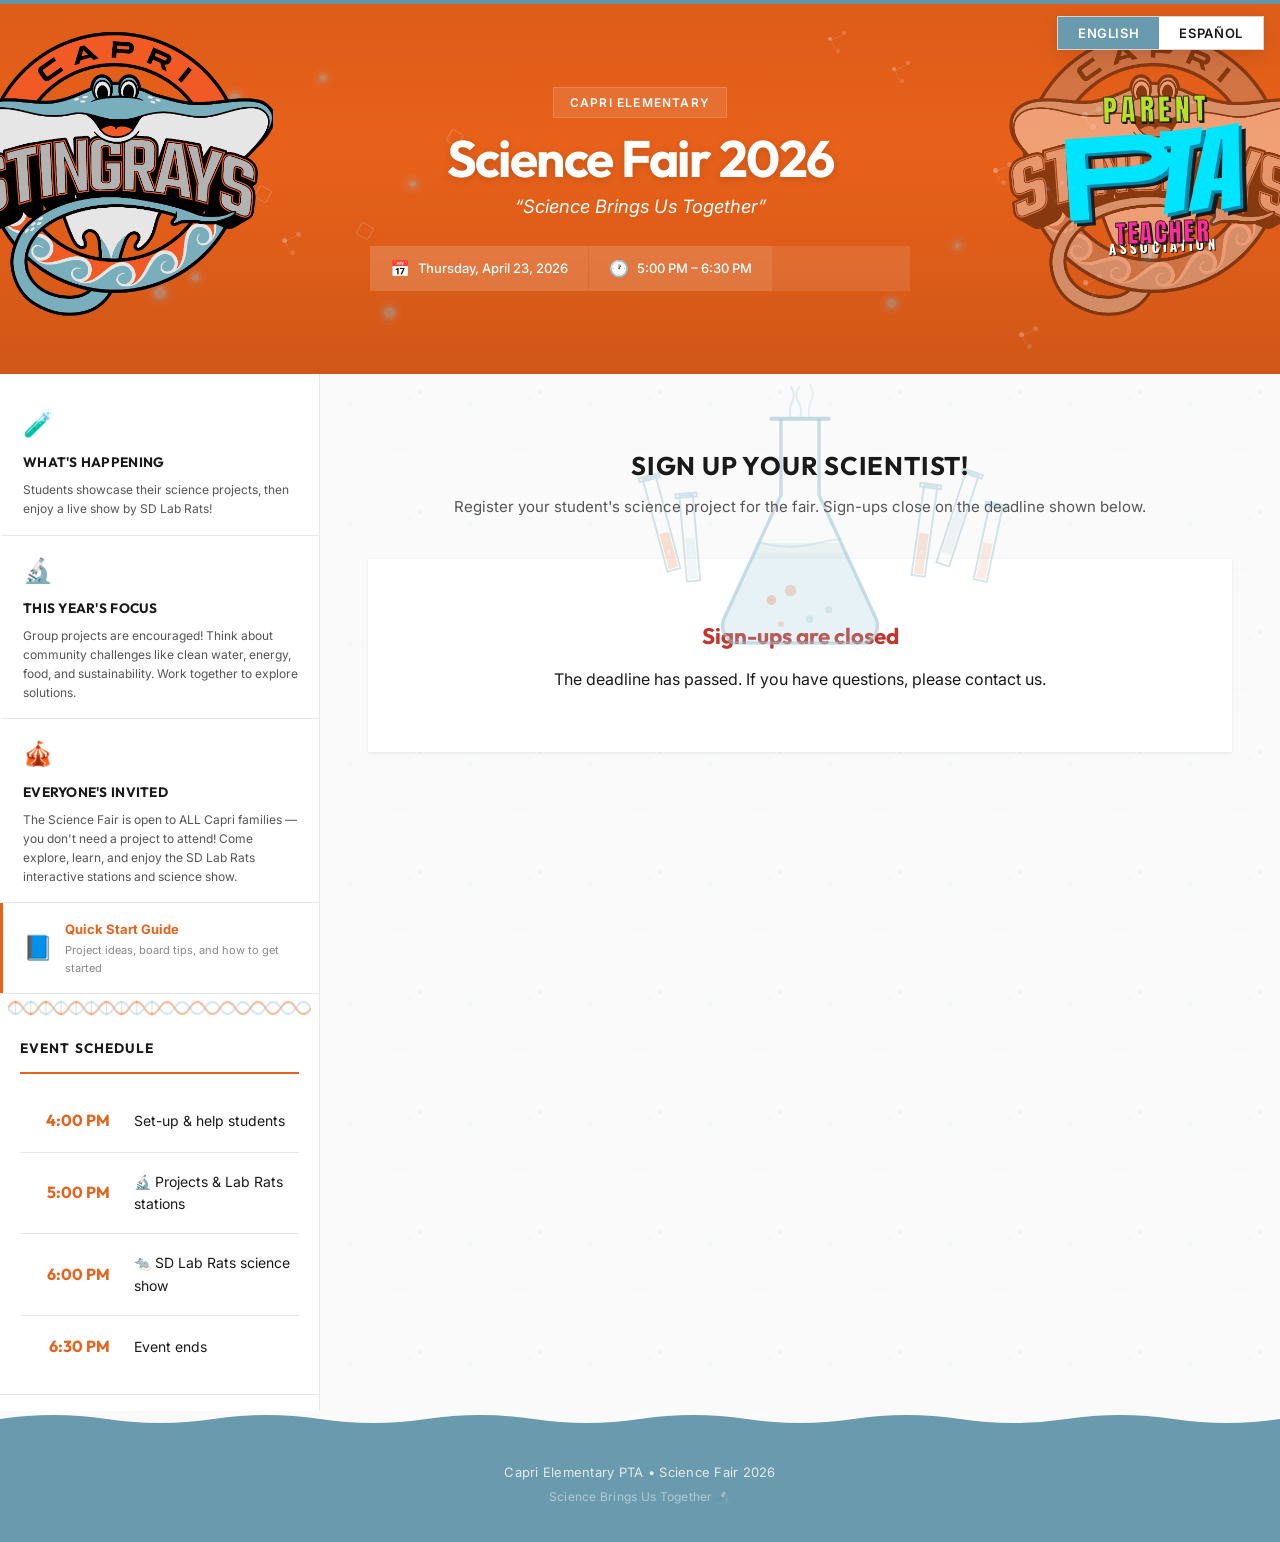
==== index.html @ 87694aa1 "Add printable confirmation card with sign-up details, calendar download, action buttons" ====
<!DOCTYPE html>
<html lang="en">
<head>
    <meta charset="UTF-8">
    <meta name="viewport" content="width=device-width, initial-scale=1.0">
    <title>Capri Science Fair 2026</title>
    <link rel="stylesheet" href="style.css">
    <link rel="preconnect" href="https://fonts.googleapis.com">
    <link href="https://fonts.googleapis.com/css2?family=Outfit:wght@400;500;600;700&family=Inter:wght@400;500;600&family=Oswald:wght@700&family=Bangers&family=Anton&display=swap" rel="stylesheet">
    <link href="https://unpkg.com/aos@2.3.4/dist/aos.css" rel="stylesheet">
</head>
<body>

<!-- Language Toggle -->
<div class="lang-toggle">
    <button id="btn-en" class="lang-btn active" onclick="setLang('en')">English</button>
    <button id="btn-es" class="lang-btn" onclick="setLang('es')">Español</button>
</div>

<!-- Hero Section -->
<header class="hero">
    <!-- Explosion flash -->
    <div class="hero-flash" id="hero-flash" aria-hidden="true"></div>
    <!-- Explosion sparks -->
    <div class="sparks-container" id="sparks-container" aria-hidden="true"></div>

    <div class="hero-content">
        <div class="hero-layout">
            <a href="https://capri.eusd.net/" target="_blank" rel="noopener" class="hero-logo-link hero-anim hero-anim-logo-left">
                <img src="logo.png" alt="Capri Elementary Stingrays" class="hero-logo">
            </a>
            <div class="hero-text">
                <div class="hero-badge hero-anim hero-anim-badge">
                    <span data-en="Capri Elementary" data-es="Escuela Primaria Capri">Capri Elementary</span>
                </div>
                <h1 class="hero-anim hero-anim-title" data-en="Science Fair 2026" data-es="Feria de Ciencias 2026">Science Fair 2026</h1>
                <p class="theme hero-anim hero-anim-theme" data-en="&ldquo;Science Brings Us Together&rdquo;" data-es="&ldquo;La Ciencia Nos Une&rdquo;">&ldquo;Science Brings Us Together&rdquo;</p>
                <div class="event-details">
                    <div class="detail hero-anim hero-anim-detail-1">
                        <span class="detail-icon">📅</span>
                        <span data-en="Thursday, April 23, 2026" data-es="Jueves, 23 de abril de 2026">Thursday, April 23, 2026</span>
                    </div>
                    <div class="detail hero-anim hero-anim-detail-2">
                        <span class="detail-icon">🕐</span>
                        <span data-en="5:00 PM – 6:30 PM" data-es="5:00 PM – 6:30 PM">5:00 PM – 6:30 PM</span>
                    </div>
                    <a href="https://www.google.com/maps/place/33.075319,-117.288282" target="_blank" rel="noopener" class="detail detail-link hero-anim hero-anim-detail-3">
                        <span class="detail-icon">📍</span>
                        <span data-en="Capri Quad" data-es="Patio de Capri">Capri Quad</span>
                    </a>
                </div>
            </div>
            <a href="https://www.capripta.org/" target="_blank" rel="noopener" class="hero-logo-link hero-logo-right hero-anim hero-anim-logo-right">
                <div class="pta-logo-wrap">
                    <img src="logo.png" alt="Capri PTA" class="hero-logo pta-logo-img">
                    <div class="pta-overlay">
                        <div class="pta-stack">
                            <span class="pta-w1">Parent</span>
                            <span class="pta-w2">
                                <svg xmlns="http://www.w3.org/2000/svg" viewBox="0 4 148 66" class="pta-svg">
                                    <defs><style>@import url('https://fonts.googleapis.com/css2?family=Bangers&amp;display=swap');</style></defs>
                                    <g transform="translate(16,4)"><path fill-rule="evenodd" fill="#1a1a1a" d="M 3,12 L 48,12 C 78,12 78,42 48,42 L 15,42 L 15,64 L 3,64 Z M 15,22 L 44,22 C 62,22 62,32 44,32 L 15,32 Z"/></g>
                                    <g transform="translate(14,2)"><path fill-rule="evenodd" fill="#0088aa" d="M 3,12 L 48,12 C 78,12 78,42 48,42 L 15,42 L 15,64 L 3,64 Z M 15,22 L 44,22 C 62,22 62,32 44,32 L 15,32 Z"/></g>
                                    <g transform="translate(12,0)"><path fill-rule="evenodd" fill="#00e5ff" d="M 3,12 L 48,12 C 78,12 78,42 48,42 L 15,42 L 15,64 L 3,64 Z M 15,22 L 44,22 C 62,22 62,32 44,32 L 15,32 Z"/></g>
                                    <text x="68" y="64" font-family="Bangers,cursive" font-size="74" fill="#1a1a1a" transform="translate(4,4)">T</text>
                                    <text x="68" y="64" font-family="Bangers,cursive" font-size="74" fill="#0088aa" transform="translate(2,2)">T</text>
                                    <text x="68" y="64" font-family="Bangers,cursive" font-size="74" fill="#00e5ff">T</text>
                                    <text x="92" y="64" font-family="Bangers,cursive" font-size="74" fill="#1a1a1a" transform="translate(4,4)">A</text>
                                    <text x="92" y="64" font-family="Bangers,cursive" font-size="74" fill="#0088aa" transform="translate(2,2)">A</text>
                                    <text x="92" y="64" font-family="Bangers,cursive" font-size="74" fill="#00e5ff">A</text>
                                </svg>
                            </span>
                            <span class="pta-w3">Teacher</span>
                            <span class="pta-w4">Association</span>
                        </div>
                    </div>
                </div>
            </a>
        </div>
    </div>
    <!-- Floating science particles — 3 speed tiers: slow (18-25s), medium (12-16s), fast (7-10s) -->
    <div class="science-particles" aria-hidden="true">
        <!-- Slow drifters -->
        <div class="particle atom p-slow-1"></div>
        <div class="particle atom p-slow-2"></div>
        <div class="particle atom p-slow-3"></div>
        <div class="particle molecule p-slow-4"></div>
        <div class="particle molecule p-slow-5"></div>
        <div class="particle atom p-slow-6"></div>
        <div class="particle hexagon p-slow-7"></div>
        <div class="particle molecule p-slow-8"></div>
        <div class="particle atom p-slow-9"></div>
        <!-- Medium floaters -->
        <div class="particle atom p-med-1"></div>
        <div class="particle molecule p-med-2"></div>
        <div class="particle atom p-med-3"></div>
        <div class="particle hexagon p-med-4"></div>
        <div class="particle molecule p-med-5"></div>
        <div class="particle atom p-med-6"></div>
        <div class="particle molecule p-med-7"></div>
        <div class="particle atom p-med-8"></div>
        <div class="particle hexagon p-med-9"></div>
        <!-- Gentle quick movers -->
        <div class="particle atom p-fast-1"></div>
        <div class="particle molecule p-fast-2"></div>
        <div class="particle atom p-fast-3"></div>
        <div class="particle atom p-fast-4"></div>
        <div class="particle molecule p-fast-5"></div>
        <div class="particle hexagon p-fast-6"></div>
        <div class="particle atom p-fast-7"></div>
        <div class="particle molecule p-fast-8"></div>
        <div class="particle atom p-fast-9"></div>
    </div>
</header>

<!-- Main Content: Sidebar + Form -->
<div class="page-layout">
    <div class="content-grid">

<!-- Sidebar -->
<aside class="sidebar">
    <div class="info-stack">
            <div class="info-card">
                <div class="info-icon">🧪</div>
                <h3 data-en="What's Happening" data-es="Qué Va a Pasar">What's Happening</h3>
                <p data-en="Students showcase their science projects, then enjoy a live show by SD Lab Rats!"
                   data-es="¡Los estudiantes presentan sus proyectos de ciencias, y luego disfrutan de un show en vivo por SD Lab Rats!">
                    Students showcase their science projects, then enjoy a live show by SD Lab Rats!
                </p>
            </div>
            <div class="info-card">
                <div class="info-icon">🔬</div>
                <h3 data-en="This Year's Focus" data-es="Enfoque de Este Año">This Year's Focus</h3>
                <p data-en="Group projects are encouraged! Think about community challenges like clean water, energy, food, and sustainability. Work together to explore solutions."
                   data-es="¡Se animan los proyectos en grupo! Piensen en desafíos comunitarios como agua limpia, energía, alimentos y sostenibilidad. Trabajen juntos para explorar soluciones.">
                    Group projects are encouraged! Think about community challenges like clean water, energy, food, and sustainability. Work together to explore solutions.
                </p>
            </div>
            <div class="info-card">
                <div class="info-icon">🎪</div>
                <h3 data-en="Everyone's Invited" data-es="Todos Están Invitados">Everyone's Invited</h3>
                <p data-en="The Science Fair is open to ALL Capri families — you don't need a project to attend! Come explore, learn, and enjoy the SD Lab Rats interactive stations and science show."
                   data-es="¡La Feria de Ciencias está abierta a TODAS las familias de Capri — no necesitas un proyecto para asistir! Ven a explorar, aprender y disfrutar de las estaciones interactivas y el show de SD Lab Rats.">
                    The Science Fair is open to ALL Capri families — you don't need a project to attend! Come explore, learn, and enjoy the SD Lab Rats interactive stations and science show.
                </p>
            </div>
    </div>

    <!-- Quick Start Guide link -->
    <div class="sidebar-guide">
        <a href="guide.html" class="guide-link">
            <span class="guide-icon">📘</span>
            <div>
                <strong data-en="Quick Start Guide" data-es="Guía de Inicio Rápido">Quick Start Guide</strong>
                <small data-en="Project ideas, board tips, and how to get started" data-es="Ideas de proyectos, consejos para el tablero, y cómo empezar">Project ideas, board tips, and how to get started</small>
            </div>
        </a>
    </div>

    <!-- DNA helix divider -->
    <div class="dna-divider" aria-hidden="true">
        <svg viewBox="0 0 400 28" preserveAspectRatio="none" xmlns="http://www.w3.org/2000/svg">
            <!-- Strand 1 — orange -->
            <path d="M0,14 Q10,2 20,14 Q30,26 40,14 Q50,2 60,14 Q70,26 80,14 Q90,2 100,14 Q110,26 120,14 Q130,2 140,14 Q150,26 160,14 Q170,2 180,14 Q190,26 200,14 Q210,2 220,14 Q230,26 240,14 Q250,2 260,14 Q270,26 280,14 Q290,2 300,14 Q310,26 320,14 Q330,2 340,14 Q350,26 360,14 Q370,2 380,14 Q390,26 400,14" fill="none" stroke="#e8611a" stroke-width="2.5" opacity="0.4"/>
            <!-- Strand 2 — blue (inverted) -->
            <path d="M0,14 Q10,26 20,14 Q30,2 40,14 Q50,26 60,14 Q70,2 80,14 Q90,26 100,14 Q110,2 120,14 Q130,26 140,14 Q150,2 160,14 Q170,26 180,14 Q190,2 200,14 Q210,26 220,14 Q230,2 240,14 Q250,26 260,14 Q270,2 280,14 Q290,26 300,14 Q310,2 320,14 Q330,26 340,14 Q350,2 360,14 Q370,26 380,14 Q390,2 400,14" fill="none" stroke="#9cc5d4" stroke-width="2.5" opacity="0.4"/>
            <!-- Base pair rungs with dots at ends -->
            <g opacity="0.3">
                <line x1="10" y1="8" x2="10" y2="20" stroke="#888" stroke-width="1.2"/>
                <circle cx="10" cy="8" r="1.5" fill="#e8611a"/><circle cx="10" cy="20" r="1.5" fill="#9cc5d4"/>
                <line x1="30" y1="8" x2="30" y2="20" stroke="#888" stroke-width="1.2"/>
                <circle cx="30" cy="20" r="1.5" fill="#e8611a"/><circle cx="30" cy="8" r="1.5" fill="#9cc5d4"/>
                <line x1="50" y1="8" x2="50" y2="20" stroke="#888" stroke-width="1.2"/>
                <circle cx="50" cy="8" r="1.5" fill="#e8611a"/><circle cx="50" cy="20" r="1.5" fill="#9cc5d4"/>
                <line x1="70" y1="8" x2="70" y2="20" stroke="#888" stroke-width="1.2"/>
                <circle cx="70" cy="20" r="1.5" fill="#e8611a"/><circle cx="70" cy="8" r="1.5" fill="#9cc5d4"/>
                <line x1="90" y1="8" x2="90" y2="20" stroke="#888" stroke-width="1.2"/>
                <circle cx="90" cy="8" r="1.5" fill="#e8611a"/><circle cx="90" cy="20" r="1.5" fill="#9cc5d4"/>
                <line x1="110" y1="8" x2="110" y2="20" stroke="#888" stroke-width="1.2"/>
                <circle cx="110" cy="20" r="1.5" fill="#e8611a"/><circle cx="110" cy="8" r="1.5" fill="#9cc5d4"/>
                <line x1="130" y1="8" x2="130" y2="20" stroke="#888" stroke-width="1.2"/>
                <circle cx="130" cy="8" r="1.5" fill="#e8611a"/><circle cx="130" cy="20" r="1.5" fill="#9cc5d4"/>
                <line x1="150" y1="8" x2="150" y2="20" stroke="#888" stroke-width="1.2"/>
                <circle cx="150" cy="20" r="1.5" fill="#e8611a"/><circle cx="150" cy="8" r="1.5" fill="#9cc5d4"/>
                <line x1="170" y1="8" x2="170" y2="20" stroke="#888" stroke-width="1.2"/>
                <circle cx="170" cy="8" r="1.5" fill="#e8611a"/><circle cx="170" cy="20" r="1.5" fill="#9cc5d4"/>
                <line x1="190" y1="8" x2="190" y2="20" stroke="#888" stroke-width="1.2"/>
                <circle cx="190" cy="20" r="1.5" fill="#e8611a"/><circle cx="190" cy="8" r="1.5" fill="#9cc5d4"/>
            </g>
        </svg>
    </div>

    <!-- Schedule in sidebar -->
    <div class="sidebar-schedule">
        <h3 data-en="Event Schedule" data-es="Horario del Evento">Event Schedule</h3>
        <div class="timeline">
            <div class="timeline-item">
                <div class="time">4:00 PM</div>
                <div class="event" data-en="Set-up & help students" data-es="Preparación y ayuda a estudiantes">Set-up & help students</div>
            </div>
            <div class="timeline-item">
                <div class="time">5:00 PM</div>
                <div class="event" data-en="🔬 Projects & Lab Rats stations" data-es="🔬 Proyectos y estaciones Lab Rats">🔬 Projects & Lab Rats stations</div>
            </div>
            <div class="timeline-item">
                <div class="time">6:00 PM</div>
                <div class="event" data-en="🐀 SD Lab Rats science show" data-es="🐀 Show de ciencias SD Lab Rats">🐀 SD Lab Rats science show</div>
            </div>
            <div class="timeline-item">
                <div class="time">6:30 PM</div>
                <div class="event" data-en="Event ends" data-es="Fin del evento">Event ends</div>
            </div>
        </div>
    </div>
</aside>

<!-- Main Content: Sign-Up Form -->
<main class="main-content">
    <section class="form-section" id="signup">
        <!-- Large Erlenmeyer flask with test tubes floating behind text -->
        <div class="flask-bg" aria-hidden="true">
                <svg viewBox="-120 -30 440 290" xmlns="http://www.w3.org/2000/svg" class="flask-svg">
                    <!-- Test tubes — left side -->
                    <g opacity="0.45">
                        <!-- Tube 1 — tilted left -->
                        <g transform="translate(-60,60) rotate(-15, 15, 60)">
                            <rect x="8" y="10" width="14" height="100" rx="0" fill="none" stroke="#9cc5d4" stroke-width="2"/>
                            <rect x="4" y="8" width="22" height="4" rx="0" fill="none" stroke="#9cc5d4" stroke-width="2"/>
                            <rect x="10" y="70" width="10" height="38" rx="0" fill="#e8611a" opacity="0.4"/>
                            <circle cx="15" cy="90" r="2" fill="#fff" opacity="0.4" class="flask-bubble flask-b1"/>
                        </g>
                        <!-- Tube 2 -->
                        <g transform="translate(-30,80) rotate(-5, 15, 60)">
                            <rect x="8" y="10" width="14" height="90" rx="0" fill="none" stroke="#9cc5d4" stroke-width="2"/>
                            <rect x="4" y="8" width="22" height="4" rx="0" fill="none" stroke="#9cc5d4" stroke-width="2"/>
                            <rect x="10" y="55" width="10" height="43" rx="0" fill="#9cc5d4" opacity="0.3"/>
                            <circle cx="15" cy="75" r="1.5" fill="#fff" opacity="0.3" class="flask-bubble flask-b3"/>
                        </g>
                    </g>

                    <!-- Test tubes — right side -->
                    <g opacity="0.45">
                        <!-- Tube 3 -->
                        <g transform="translate(215,70) rotate(8, 15, 60)">
                            <rect x="8" y="10" width="14" height="95" rx="0" fill="none" stroke="#9cc5d4" stroke-width="2"/>
                            <rect x="4" y="8" width="22" height="4" rx="0" fill="none" stroke="#9cc5d4" stroke-width="2"/>
                            <rect x="10" y="60" width="10" height="43" rx="0" fill="#e8611a" opacity="0.35"/>
                            <circle cx="15" cy="80" r="2" fill="#fff" opacity="0.35" class="flask-bubble flask-b2"/>
                        </g>
                        <!-- Tube 4 — tilted right -->
                        <g transform="translate(250,55) rotate(18, 15, 60)">
                            <rect x="8" y="10" width="14" height="100" rx="0" fill="none" stroke="#9cc5d4" stroke-width="2"/>
                            <rect x="4" y="8" width="22" height="4" rx="0" fill="none" stroke="#9cc5d4" stroke-width="2"/>
                            <rect x="10" y="50" width="10" height="48" rx="0" fill="#9cc5d4" opacity="0.3"/>
                            <circle cx="15" cy="70" r="1.5" fill="#fff" opacity="0.3" class="flask-bubble flask-b4"/>
                        </g>
                        <!-- Tube 5 — far right -->
                        <g transform="translate(280,90) rotate(12, 15, 60)">
                            <rect x="8" y="10" width="14" height="80" rx="0" fill="none" stroke="#9cc5d4" stroke-width="2"/>
                            <rect x="4" y="8" width="22" height="4" rx="0" fill="none" stroke="#9cc5d4" stroke-width="2"/>
                            <rect x="10" y="50" width="10" height="38" rx="0" fill="#e8611a" opacity="0.25"/>
                        </g>
                    </g>

                    <!-- Flask body — center -->
                    <path d="M80,10 L80,90 L20,220 Q15,235 30,245 L170,245 Q185,235 180,220 L120,90 L120,10" fill="none" stroke="#9cc5d4" stroke-width="3.5" opacity="0.55"/>
                    <!-- Flask rim -->
                    <line x1="70" y1="10" x2="130" y2="10" stroke="#9cc5d4" stroke-width="4" opacity="0.6" stroke-linecap="round"/>
                    <!-- Liquid fill — clipped to flask interior -->
                    <clipPath id="flask-clip">
                        <path d="M80,10 L80,90 L20,220 Q15,235 30,245 L170,245 Q185,235 180,220 L120,90 L120,10 Z"/>
                    </clipPath>
                    <g clip-path="url(#flask-clip)">
                        <rect x="0" y="140" width="200" height="110" fill="#9cc5d4" opacity="0.18"/>
                        <rect x="0" y="150" width="200" height="100" fill="#9cc5d4" opacity="0.08"/>
                        <!-- Liquid surface wave -->
                        <path d="M0,140 Q30,132 60,140 Q90,148 120,140 Q150,132 200,140" fill="none" stroke="#9cc5d4" stroke-width="2" opacity="0.3"/>
                    </g>
                    <!-- Bubbles -->
                    <circle cx="70" cy="200" r="5" fill="#e8611a" opacity="0.25" class="flask-bubble flask-b1"/>
                    <circle cx="110" cy="220" r="4" fill="#9cc5d4" opacity="0.3" class="flask-bubble flask-b2"/>
                    <circle cx="90" cy="190" r="6" fill="#e8611a" opacity="0.2" class="flask-bubble flask-b3"/>
                    <circle cx="130" cy="210" r="3.5" fill="#9cc5d4" opacity="0.25" class="flask-bubble flask-b4"/>
                    <circle cx="80" cy="225" r="3" fill="#e8611a" opacity="0.2" class="flask-bubble flask-b5"/>
                    <!-- Steam -->
                    <path d="M90,8 Q88,0 92,-8 Q96,-16 90,-24" fill="none" stroke="#9cc5d4" stroke-width="2" opacity="0.3" class="flask-steam steam-1"/>
                    <path d="M100,8 Q103,0 98,-8 Q93,-16 100,-24" fill="none" stroke="#9cc5d4" stroke-width="2" opacity="0.25" class="flask-steam steam-2"/>
                    <path d="M110,8 Q108,-2 112,-10 Q116,-18 110,-26" fill="none" stroke="#9cc5d4" stroke-width="2" opacity="0.2" class="flask-steam steam-3"/>
                </svg>
        </div>
        <div id="form-header">
            <h2 data-en="Sign Up Your Scientist!" data-es="¡Inscribe a Tu Científico!">Sign Up Your Scientist!</h2>
            <p class="form-subtitle" data-en="Register your student's science project for the fair. Sign-ups close on the deadline shown below."
               data-es="Registre el proyecto de ciencias de su estudiante para la feria. Las inscripciones cierran en la fecha indicada abajo.">
                Register your student's science project for the fair. Sign-ups close on the deadline shown below.
            </p>
        </div>

        <!-- Deadline Banner -->
        <div class="deadline-banner" id="deadline-banner">
            <span class="deadline-icon">⏰</span>
            <span data-en="Sign-up deadline: " data-es="Fecha límite de inscripción: ">Sign-up deadline: </span>
            <strong id="deadline-date">April 11, 2026</strong>
            <span class="countdown" id="countdown"></span>
        </div>

        <!-- Form Closed Message -->
        <div class="form-closed" id="form-closed" style="display:none;">
            <h3 data-en="Sign-ups are closed" data-es="Las inscripciones están cerradas">Sign-ups are closed</h3>
            <p data-en="The deadline has passed. If you have questions, please contact us."
               data-es="La fecha límite ha pasado. Si tiene preguntas, por favor contáctenos.">
                The deadline has passed. If you have questions, please contact us.
            </p>
        </div>

        <!-- Success Message + Printable Confirmation -->
        <div class="success-message" id="success-message" style="display:none;">
            <div class="success-icon">🎉</div>
            <h3 data-en="Hooray — You're Signed Up!" data-es="¡Hurra — Estás Inscrito!">Hooray — You're Signed Up!</h3>
            <p class="success-intro" data-en="Save or print your confirmation below. More info about the Science Fair will be shared as we get closer to April 23."
               data-es="Guarde o imprima su confirmación abajo. Más información sobre la Feria de Ciencias se compartirá a medida que nos acerquemos al 23 de abril.">
                Save or print your confirmation below. More info about the Science Fair will be shared as we get closer to April 23.
            </p>

            <!-- Printable Confirmation Card -->
            <div class="confirmation-card" id="confirmation-card">
                <div class="conf-header">
                    <img src="logo.png" alt="Capri Stingrays" class="conf-logo">
                    <div>
                        <h4 data-en="Capri Science Fair 2026" data-es="Feria de Ciencias de Capri 2026">Capri Science Fair 2026</h4>
                        <p class="conf-tagline" data-en="Confirmation of Registration" data-es="Confirmación de Inscripción">Confirmation of Registration</p>
                    </div>
                </div>

                <div class="conf-event">
                    <div><strong data-en="Date:" data-es="Fecha:">Date:</strong> <span data-en="Thursday, April 23, 2026" data-es="Jueves, 23 de abril de 2026">Thursday, April 23, 2026</span></div>
                    <div><strong data-en="Time:" data-es="Hora:">Time:</strong> 5:00 PM – 6:30 PM</div>
                    <div><strong data-en="Location:" data-es="Lugar:">Location:</strong> <span data-en="Capri Quad" data-es="Patio de Capri">Capri Quad</span></div>
                </div>

                <h5 data-en="Your Sign-Up Details" data-es="Detalles de su Inscripción">Your Sign-Up Details</h5>
                <dl class="conf-details" id="conf-details">
                    <!-- populated by script.js -->
                </dl>

                <h5 data-en="What to Bring" data-es="Qué Traer">What to Bring</h5>
                <ul class="conf-bring">
                    <li data-en="Your completed science project" data-es="Su proyecto de ciencias completado">Your completed science project</li>
                    <li data-en="Your tri-fold display board (pick up from Ms. Pudvah in the Science Lab or Claudia at the front office if needed)"
                        data-es="Su tablero tríptico (recoja con la Sra. Pudvah en el laboratorio de ciencias o con Claudia en la oficina si es necesario)">
                        Your tri-fold display board (pick up from Ms. Pudvah in the Science Lab or Claudia at the front office if needed)
                    </li>
                    <li data-en="Arrive by 4:45 PM to set up your project" data-es="Llegue a las 4:45 PM para montar su proyecto">Arrive by 4:45 PM to set up your project</li>
                </ul>

                <h5 data-en="Schedule" data-es="Horario">Schedule</h5>
                <ul class="conf-schedule">
                    <li><strong>5:00 PM</strong> — <span data-en="Projects & SD Lab Rats interactive stations" data-es="Proyectos y estaciones interactivas de SD Lab Rats">Projects & SD Lab Rats interactive stations</span></li>
                    <li><strong>6:00 PM</strong> — <span data-en="SD Lab Rats science show" data-es="Show de ciencias de SD Lab Rats">SD Lab Rats science show</span></li>
                    <li><strong>6:30 PM</strong> — <span data-en="Event ends" data-es="Fin del evento">Event ends</span></li>
                </ul>

                <p class="conf-footer">
                    <span data-en="Questions? Contact" data-es="¿Preguntas? Contacte">Questions? Contact</span>
                    capriptapresident@gmail.com
                </p>
            </div>

            <div class="success-actions no-print">
                <button type="button" class="action-btn primary" id="add-to-calendar-btn">
                    <span data-en="📅 Add to Calendar" data-es="📅 Agregar al Calendario">📅 Add to Calendar</span>
                </button>
                <button type="button" class="action-btn secondary" onclick="window.print()">
                    <span data-en="🖨️ Print / Save as PDF" data-es="🖨️ Imprimir / Guardar como PDF">🖨️ Print / Save as PDF</span>
                </button>
                <a href="guide.html" class="action-btn secondary">
                    <span data-en="📘 Open Quick Start Guide" data-es="📘 Abrir Guía de Inicio Rápido">📘 Open Quick Start Guide</span>
                </a>
            </div>
        </div>

        <form id="signup-form" novalidate>
            <!-- Student Info -->
            <fieldset data-aos="fade-up">
                <legend data-en="Student Information" data-es="Información del Estudiante">Student Information</legend>

                <div class="form-group">
                    <label for="student-name" data-en="Student Name *" data-es="Nombre del Estudiante *">Student Name *</label>
                    <input type="text" id="student-name" name="studentName" required
                           data-en-placeholder="First and Last Name"
                           data-es-placeholder="Nombre y Apellido"
                           placeholder="First and Last Name">
                </div>

                <div class="form-row">
                    <div class="form-group">
                        <label for="grade" data-en="Grade *" data-es="Grado *">Grade *</label>
                        <select id="grade" name="grade" required>
                            <option value="" data-en="Select Grade" data-es="Seleccionar Grado">Select Grade</option>
                            <option value="K">K</option>
                            <option value="1">1</option>
                            <option value="2">2</option>
                            <option value="3">3</option>
                            <option value="4">4</option>
                            <option value="5">5</option>
                            <option value="6">6</option>
                        </select>
                    </div>
                    <div class="form-group">
                        <label for="teacher" data-en="Teacher *" data-es="Maestro/a *">Teacher *</label>
                        <input type="text" id="teacher" name="teacher" required
                               data-en-placeholder="Teacher's Last Name"
                               data-es-placeholder="Apellido del Maestro/a"
                               placeholder="Teacher's Last Name">
                    </div>
                </div>
            </fieldset>

            <!-- Group Project -->
            <fieldset data-aos="fade-up">
                <legend data-en="Project Details" data-es="Detalles del Proyecto">Project Details</legend>
                <small data-en="Each student may participate in one project. Group projects are welcome — multiple students can work together on one project."
                       data-es="Cada estudiante puede participar en un solo proyecto. Los proyectos en grupo son bienvenidos — varios estudiantes pueden trabajar juntos en un proyecto.">
                    Each student may participate in one project. Group projects are welcome — multiple students can work together on one project.
                </small>

                <div class="form-group" style="margin-top:16px;">
                    <label data-en="Is this a group project? *" data-es="¿Es un proyecto en grupo? *">Is this a group project? *</label>
                    <div class="radio-group">
                        <label class="radio-label">
                            <input type="radio" name="isGroup" value="no" checked class="group-toggle">
                            <span data-en="No — individual project" data-es="No — proyecto individual">No — individual project</span>
                        </label>
                        <label class="radio-label">
                            <input type="radio" name="isGroup" value="yes" class="group-toggle">
                            <span data-en="Yes — group project" data-es="Sí — proyecto en grupo">Yes — group project</span>
                        </label>
                    </div>
                </div>

                <!-- Group Members (conditional) -->
                <div class="group-fields" id="group-fields" style="display:none;">
                    <div class="group-note">
                        <small data-en="The student above is the project lead. Add each additional group member below. Only one sign-up per group project is needed."
                               data-es="El estudiante de arriba es el líder del proyecto. Agregue cada miembro adicional abajo. Solo se necesita una inscripción por proyecto de grupo.">
                            The student above is the project lead. Add each additional group member below. Only one sign-up per group project is needed.
                        </small>
                    </div>
                    <div id="group-members-list"></div>
                    <button type="button" class="add-member-btn" id="add-member-btn">
                        <span data-en="+ Add Group Member" data-es="+ Agregar Miembro">+ Add Group Member</span>
                    </button>
                </div>

                <div class="form-group">
                    <label for="project-title" data-en="Project Title *" data-es="Título del Proyecto *">Project Title *</label>
                    <input type="text" id="project-title" name="projectTitle" required
                           data-en-placeholder="What's your project called?"
                           data-es-placeholder="¿Cómo se llama tu proyecto?"
                           placeholder="What's your project called?">
                </div>

                <div class="form-group">
                    <label for="project-description" data-en="Brief Description *" data-es="Descripción Breve *">Brief Description *</label>
                    <textarea id="project-description" name="projectDescription" rows="3" required
                              data-en-placeholder="In a few sentences, what is your project about?"
                              data-es-placeholder="En pocas oraciones, ¿de qué trata tu proyecto?"
                              placeholder="In a few sentences, what is your project about?"></textarea>
                </div>

                <div class="form-group">
                    <label data-en="Does your project use any special materials or activities?" data-es="¿Tu proyecto usa materiales o actividades especiales?">Does your project use any special materials or activities?</label>
                    <small data-en="For example: chemicals (like vinegar, baking soda, cleaning products), living animals, plants from outside, batteries, magnets, UV lights, rockets, or anything you'd want a grown-up's help with."
                           data-es="Por ejemplo: químicos (como vinagre, bicarbonato, productos de limpieza), animales vivos, plantas de afuera, baterías, imanes, luces UV, cohetes, o cualquier cosa con la que necesitarías ayuda de un adulto.">
                        For example: chemicals (like vinegar, baking soda, cleaning products), living animals, plants from outside, batteries, magnets, UV lights, rockets, or anything you'd want a grown-up's help with.
                    </small>
                    <div class="radio-group">
                        <label class="radio-label">
                            <input type="radio" name="hasSafety" value="no" checked class="safety-toggle">
                            <span data-en="No — just everyday materials" data-es="No — solo materiales comunes">No — just everyday materials</span>
                        </label>
                        <label class="radio-label">
                            <input type="radio" name="hasSafety" value="yes" class="safety-toggle">
                            <span data-en="Yes — my project involves something on this list" data-es="Sí — mi proyecto incluye algo de esta lista">Yes — my project involves something on this list</span>
                        </label>
                    </div>
                    <small data-en="Most projects don't — this is just so we can help plan ahead." data-es="La mayoría de los proyectos no los necesitan — esto es solo para ayudarnos a planificar.">Most projects don't — this is just so we can help plan ahead.</small>
                </div>

                <!-- Safety Details (conditional) -->
                <div id="safety-fields" style="display:none;">
                    <div class="form-group">
                        <label for="safety-details" data-en="Please describe the special materials or activities:" data-es="Por favor describe los materiales o actividades especiales:">Please describe the special materials or activities:</label>
                        <textarea id="safety-details" name="safetyDetails" rows="3"
                                  data-en-placeholder="Tell us what materials or activities your project involves so we can help make sure everything is safe and ready."
                                  data-es-placeholder="Cuéntanos qué materiales o actividades incluye tu proyecto para que podamos asegurarnos de que todo sea seguro y esté listo."
                                  placeholder="Tell us what materials or activities your project involves so we can help make sure everything is safe and ready."></textarea>
                    </div>
                </div>

                <div class="form-group">
                    <label for="category" data-en="Project Category" data-es="Categoría del Proyecto">Project Category</label>
                    <select id="category" name="category">
                        <option value="" data-en="Select a category (optional)" data-es="Seleccionar categoría (opcional)">Select a category (optional)</option>
                        <option value="clean-water" data-en="Clean Water" data-es="Agua Limpia">Clean Water</option>
                        <option value="energy" data-en="Energy" data-es="Energía">Energy</option>
                        <option value="food" data-en="Food & Agriculture" data-es="Alimentos y Agricultura">Food & Agriculture</option>
                        <option value="sustainability" data-en="Sustainability & Recycling" data-es="Sostenibilidad y Reciclaje">Sustainability & Recycling</option>
                        <option value="health" data-en="Health & Body" data-es="Salud y Cuerpo">Health & Body</option>
                        <option value="space" data-en="Space & Weather" data-es="Espacio y Clima">Space & Weather</option>
                        <option value="animals" data-en="Animals & Nature" data-es="Animales y Naturaleza">Animals & Nature</option>
                        <option value="engineering" data-en="Engineering & Building" data-es="Ingeniería y Construcción">Engineering & Building</option>
                        <option value="other" data-en="Other" data-es="Otro">Other</option>
                    </select>
                </div>
            </fieldset>

            <!-- Parent Info -->
            <fieldset data-aos="fade-up">
                <legend data-en="Parent / Guardian Information" data-es="Información del Padre / Tutor">Parent / Guardian Information</legend>

                <div class="form-group">
                    <label for="parent-name" data-en="Parent/Guardian Name *" data-es="Nombre del Padre/Tutor *">Parent/Guardian Name *</label>
                    <input type="text" id="parent-name" name="parentName" required
                           data-en-placeholder="First and Last Name"
                           data-es-placeholder="Nombre y Apellido"
                           placeholder="First and Last Name">
                </div>

                <div class="form-row">
                    <div class="form-group">
                        <label for="parent-email" data-en="Email *" data-es="Correo Electrónico *">Email *</label>
                        <input type="email" id="parent-email" name="parentEmail" required
                               placeholder="email@example.com">
                    </div>
                    <div class="form-group">
                        <label for="parent-phone" data-en="Phone" data-es="Teléfono">Phone</label>
                        <input type="tel" id="parent-phone" name="parentPhone"
                               placeholder="(555) 555-5555">
                    </div>
                </div>
            </fieldset>

            <!-- Needs -->
            <fieldset data-aos="fade-up">
                <legend data-en="Day-Of Details" data-es="Detalles del Día">Day-Of Details</legend>

                <div class="form-group">
                    <label data-en="Do you need a tri-fold display board?" data-es="¿Necesita un tablero tríptico?">Do you need a tri-fold display board?</label>
                    <div class="radio-group">
                        <label class="radio-label">
                            <input type="radio" name="needBoard" value="yes">
                            <span data-en="Yes, I need a board" data-es="Sí, necesito un tablero">Yes, I need a board</span>
                        </label>
                        <label class="radio-label">
                            <input type="radio" name="needBoard" value="no" checked>
                            <span data-en="No, I have my own" data-es="No, tengo el mío">No, I have my own</span>
                        </label>
                    </div>
                    <small data-en="Boards are available for pickup from Ms. Pudvah in the Science Lab or Claudia at the front office." data-es="Los tableros están disponibles para recoger con la Sra. Pudvah en el laboratorio de ciencias o con Claudia en la oficina.">Boards are available for pickup from Ms. Pudvah in the Science Lab or Claudia at the front office.</small>
                </div>

                <div class="form-group">
                    <label data-en="Will you need access to electricity for your project?" data-es="¿Necesitará acceso a electricidad para su proyecto?">Will you need access to electricity for your project?</label>
                    <div class="radio-group">
                        <label class="radio-label">
                            <input type="radio" name="needPower" value="yes">
                            <span data-en="Yes" data-es="Sí">Yes</span>
                        </label>
                        <label class="radio-label">
                            <input type="radio" name="needPower" value="no" checked>
                            <span data-en="No" data-es="No">No</span>
                        </label>
                    </div>
                </div>

                <div class="form-group">
                    <label for="special-needs" data-en="Anything else we should know?" data-es="¿Algo más que debamos saber?">Anything else we should know?</label>
                    <textarea id="special-needs" name="specialNeeds" rows="2"
                              data-en-placeholder="Special setup needs, accommodations, etc."
                              data-es-placeholder="Necesidades especiales de montaje, acomodaciones, etc."
                              placeholder="Special setup needs, accommodations, etc."></textarea>
                </div>
            </fieldset>

            <!-- Privacy & Consent -->
            <fieldset class="privacy-fieldset">
                <div class="privacy-notice">
                    <div class="privacy-icon">🔒</div>
                    <div>
                        <strong data-en="Your Privacy" data-es="Su Privacidad">Your Privacy</strong>
                        <p data-en="The information you provide is used solely by Capri Elementary PTA to coordinate Science Fair participation. Your data is stored securely and shared only with event organizers (PTA volunteers and school staff). We do not share your information with third parties. All sign-up data will be deleted within 30 days after the event."
                           data-es="La información que proporciona se utiliza únicamente por el PTA de Capri Elementary para coordinar la participación en la Feria de Ciencias. Sus datos se almacenan de forma segura y se comparten solo con los organizadores del evento (voluntarios del PTA y personal escolar). No compartimos su información con terceros. Todos los datos de inscripción se eliminarán dentro de los 30 días posteriores al evento.">
                            The information you provide is used solely by Capri Elementary PTA to coordinate Science Fair participation. Your data is stored securely and shared only with event organizers (PTA volunteers and school staff). We do not share your information with third parties. All sign-up data will be deleted within 30 days after the event.
                        </p>
                    </div>
                </div>

                <div class="form-group consent-group" style="position:relative;">
                    <!-- Full-height lightning bolt overlay -->
                    <div class="lightning-full" id="lightning-full" aria-hidden="true">
                        <svg class="lightning-full-svg" viewBox="0 0 300 1000" preserveAspectRatio="none" xmlns="http://www.w3.org/2000/svg">
                            <!-- Traced from reference photo — main bolt starts upper-right, angles down-left with tight zigzags -->

                            <!-- Outer glow -->
                            <path class="bolt-path bolt-outer" d="M195,0 L190,15 L200,30 L185,50 L195,65 L180,85 L192,100 L175,125 L188,140 L170,165 L182,180 L165,205 L178,220 L158,248 L172,265 L152,290 L165,305 L145,335 L160,350 L140,378 L155,395 L132,425 L148,440 L125,470 L142,488 L120,515 L135,530 L112,560 L128,578 L108,605 L122,620 L102,650 L118,668 L98,695 L112,710 L92,740 L108,758 L90,785 L105,800 L88,830 L102,845 L85,875 L98,892 L82,920 L95,938 L80,965 L90,985 L85,1000" fill="none" stroke="#9999bb" stroke-width="16" opacity="0.12" stroke-linecap="round" stroke-linejoin="round"/>
                            <!-- Mid glow -->
                            <path class="bolt-path bolt-mid" d="M195,0 L190,15 L200,30 L185,50 L195,65 L180,85 L192,100 L175,125 L188,140 L170,165 L182,180 L165,205 L178,220 L158,248 L172,265 L152,290 L165,305 L145,335 L160,350 L140,378 L155,395 L132,425 L148,440 L125,470 L142,488 L120,515 L135,530 L112,560 L128,578 L108,605 L122,620 L102,650 L118,668 L98,695 L112,710 L92,740 L108,758 L90,785 L105,800 L88,830 L102,845 L85,875 L98,892 L82,920 L95,938 L80,965 L90,985 L85,1000" fill="none" stroke="#ffff66" stroke-width="7" opacity="0.5" stroke-linecap="round" stroke-linejoin="round"/>
                            <!-- White hot core -->
                            <path class="bolt-path bolt-core" d="M195,0 L190,15 L200,30 L185,50 L195,65 L180,85 L192,100 L175,125 L188,140 L170,165 L182,180 L165,205 L178,220 L158,248 L172,265 L152,290 L165,305 L145,335 L160,350 L140,378 L155,395 L132,425 L148,440 L125,470 L142,488 L120,515 L135,530 L112,560 L128,578 L108,605 L122,620 L102,650 L118,668 L98,695 L112,710 L92,740 L108,758 L90,785 L105,800 L88,830 L102,845 L85,875 L98,892 L82,920 L95,938 L80,965 L90,985 L85,1000" fill="none" stroke="#ffffcc" stroke-width="2.5" stroke-linecap="round" stroke-linejoin="round"/>

                            <!-- Major left fork at ~28% — long branch going far left -->
                            <path class="bolt-path bolt-branch" d="M158,248 L140,262 L128,270 L115,285 L100,298 L88,315 L72,330 L60,348 L45,365 L35,385 L25,410" fill="none" stroke="#9999aa" stroke-width="8" opacity="0.2" stroke-linecap="round" stroke-linejoin="round"/>
                            <path class="bolt-path bolt-branch" d="M158,248 L140,262 L128,270 L115,285 L100,298 L88,315 L72,330 L60,348 L45,365 L35,385 L25,410" fill="none" stroke="#ffff66" stroke-width="4" opacity="0.45" stroke-linecap="round" stroke-linejoin="round"/>
                            <path class="bolt-path bolt-branch" d="M158,248 L140,262 L128,270 L115,285 L100,298 L88,315 L72,330 L60,348 L45,365 L35,385 L25,410" fill="none" stroke="#ffffff" stroke-width="1.5" stroke-linecap="round" stroke-linejoin="round"/>
                            <!-- Sub-branch off the major fork -->
                            <path class="bolt-path bolt-branch" d="M100,298 L85,305 L72,298 L58,310 L48,305" fill="none" stroke="#ffff66" stroke-width="2" opacity="0.3" stroke-linecap="round" stroke-linejoin="round"/>
                            <path class="bolt-path bolt-branch" d="M100,298 L85,305 L72,298 L58,310 L48,305" fill="none" stroke="#ffffff" stroke-width="0.8" stroke-linecap="round" stroke-linejoin="round"/>

                            <!-- Right fork at ~55% -->
                            <path class="bolt-path bolt-branch" d="M120,515 L138,528 L150,545 L162,560 L170,580" fill="none" stroke="#9999aa" stroke-width="5" opacity="0.2" stroke-linecap="round" stroke-linejoin="round"/>
                            <path class="bolt-path bolt-branch" d="M120,515 L138,528 L150,545 L162,560 L170,580" fill="none" stroke="#ffff66" stroke-width="3" opacity="0.4" stroke-linecap="round" stroke-linejoin="round"/>
                            <path class="bolt-path bolt-branch" d="M120,515 L138,528 L150,545 L162,560 L170,580" fill="none" stroke="#ffffff" stroke-width="1" stroke-linecap="round" stroke-linejoin="round"/>

                            <!-- Small left fork at ~70% -->
                            <path class="bolt-path bolt-branch" d="M98,695 L82,708 L68,718 L58,735" fill="none" stroke="#ffff66" stroke-width="2.5" opacity="0.3" stroke-linecap="round" stroke-linejoin="round"/>
                            <path class="bolt-path bolt-branch" d="M98,695 L82,708 L68,718 L58,735" fill="none" stroke="#ffffff" stroke-width="0.8" stroke-linecap="round" stroke-linejoin="round"/>

                            <!-- Small right fork at ~85% -->
                            <path class="bolt-path bolt-branch" d="M88,830 L105,842 L115,858" fill="none" stroke="#ffff66" stroke-width="2" opacity="0.25" stroke-linecap="round" stroke-linejoin="round"/>
                            <path class="bolt-path bolt-branch" d="M88,830 L105,842 L115,858" fill="none" stroke="#ffffff" stroke-width="0.8" stroke-linecap="round" stroke-linejoin="round"/>

                            <!-- Tiny fork at ~42% -->
                            <path class="bolt-path bolt-branch" d="M140,378 L125,388 L118,400" fill="none" stroke="#ffff66" stroke-width="1.5" opacity="0.2" stroke-linecap="round" stroke-linejoin="round"/>
                        </svg>
                        <div class="lightning-impact"></div>
                        <div class="smoke-puff smoke-1"></div>
                        <div class="smoke-puff smoke-2"></div>
                        <div class="smoke-puff smoke-3"></div>
                        <div class="smoke-puff smoke-4"></div>
                        <div class="smoke-puff smoke-5"></div>
                        <div class="smoke-puff smoke-6"></div>
                    </div>
                    <label class="checkbox-label">
                        <input type="checkbox" id="consent" name="consent" required>
                        <span data-en="I understand and agree that my information will be used to coordinate Science Fair participation as described above. *"
                              data-es="Entiendo y acepto que mi información se utilizará para coordinar la participación en la Feria de Ciencias como se describe arriba. *">
                            I understand and agree that my information will be used to coordinate Science Fair participation as described above. *
                        </span>
                    </label>
                </div>
            </fieldset>

            <!-- Optional: Support STEM -->
            <div class="donate-strip">
                <span class="donate-label" data-en="Inspired? Support STEM at Capri:" data-es="Inspirado? Apoya STEM en Capri:">Inspired? Support STEM at Capri:</span>
                <div class="donate-links">
                    <a href="https://caprieef.org/" target="_blank" rel="noopener" class="donate-chip" data-en="Capri EEF" data-es="Capri EEF">Capri EEF</a>
                    <a href="https://www.capripta.org/fundraisers" target="_blank" rel="noopener" class="donate-chip" data-en="PTA Giving" data-es="Donar al PTA">PTA Giving</a>
                    <a href="https://www.donorschoose.org/schools/california/encinitas-union-school-district/capri-elementary-school/36382" target="_blank" rel="noopener" class="donate-chip" data-en="DonorsChoose" data-es="DonorsChoose">DonorsChoose</a>
                </div>
            </div>

            <div class="submit-orbit-wrap">
                <div class="orbit-dot orbit-dot-1"></div>
                <div class="orbit-dot orbit-dot-2"></div>
                <div class="orbit-dot orbit-dot-3"></div>
                <div class="orbit-dot orbit-dot-4"></div>
                <button type="submit" class="submit-btn" id="submit-btn">
                    <span data-en="Sign Up for Science Fair!" data-es="¡Inscribirse en la Feria de Ciencias!">Sign Up for Science Fair!</span>
                </button>
            </div>

            <p class="form-footer" data-en="Questions? Contact us at capriptapresident@gmail.com"
               data-es="¿Preguntas? Contáctenos en capriptapresident@gmail.com">
                Questions? Contact us at capriptapresident@gmail.com
            </p>
        </form>
    </section>
</main>

    </div>
</div>

<!-- Sine wave before footer -->
<svg class="footer-wave" viewBox="0 0 1200 16" preserveAspectRatio="none" xmlns="http://www.w3.org/2000/svg" aria-hidden="true">
    <path d="M0,8 Q50,0 100,8 Q150,16 200,8 Q250,0 300,8 Q350,16 400,8 Q450,0 500,8 Q550,16 600,8 Q650,0 700,8 Q750,16 800,8 Q850,0 900,8 Q950,16 1000,8 Q1050,0 1100,8 Q1150,16 1200,8 L1200,16 L0,16 Z" fill="#6a9aad"/>
</svg>

<!-- Footer -->
<footer>
    <p data-en="Capri Elementary PTA • Science Fair 2026" data-es="PTA de Capri Elementary • Feria de Ciencias 2026">Capri Elementary PTA • Science Fair 2026</p>
    <p data-en="Science Brings Us Together 🔬" data-es="La Ciencia Nos Une 🔬">Science Brings Us Together 🔬</p>
</footer>

<script src="https://unpkg.com/aos@2.3.4/dist/aos.js"></script>
<script src="script.js"></script>
<script>
// AOS scroll animations
AOS.init({ duration: 600, once: true, offset: 50 });

// Hero entrance sequence
(function() {
    var flash = document.getElementById('hero-flash');
    var sparksContainer = document.getElementById('sparks-container');

    // Generate sparks
    function createSparks() {
        for (var i = 0; i < 30; i++) {
            var spark = document.createElement('div');
            spark.className = 'spark';
            var angle = (Math.random() * 360) * (Math.PI / 180);
            var distance = 80 + Math.random() * 200;
            var x = Math.cos(angle) * distance;
            var y = Math.sin(angle) * distance;
            var size = 3 + Math.random() * 5;
            var color = Math.random() > 0.5 ? '#9cc5d4' : '#ffffff';
            if (Math.random() > 0.7) color = '#e8611a';
            spark.style.cssText = 'width:' + size + 'px;height:' + size + 'px;background:' + color +
                ';--tx:' + x + 'px;--ty:' + y + 'px;animation-delay:' + (Math.random() * 0.2) + 's;';
            sparksContainer.appendChild(spark);
        }
    }

    // Trigger sequence
    setTimeout(function() {
        // Flash
        flash.classList.add('flash-active');
        createSparks();
        sparksContainer.classList.add('sparks-active');

        // Title materializes from glow
        setTimeout(function() {
            document.querySelector('.hero-anim-title').classList.add('anim-in');
        }, 300);

        // Badge fades in
        setTimeout(function() {
            document.querySelector('.hero-anim-badge').classList.add('anim-in');
        }, 600);

        // Theme types in
        setTimeout(function() {
            document.querySelector('.hero-anim-theme').classList.add('anim-in');
        }, 900);

        // Details pop in one by one
        setTimeout(function() {
            document.querySelector('.hero-anim-detail-1').classList.add('anim-in');
        }, 1200);
        setTimeout(function() {
            document.querySelector('.hero-anim-detail-2').classList.add('anim-in');
        }, 1400);
        setTimeout(function() {
            document.querySelector('.hero-anim-detail-3').classList.add('anim-in');
        }, 1600);

        // Logos slide in from sides
        setTimeout(function() {
            var left = document.querySelector('.hero-anim-logo-left');
            var right = document.querySelector('.hero-anim-logo-right');
            if (left) left.classList.add('anim-in');
            if (right) right.classList.add('anim-in');
        }, 500);

    }, 400);
})();
</script>
</body>
</html>
---- style.css ----
/* ===== Reset & Base ===== */
*, *::before, *::after {
    box-sizing: border-box;
    margin: 0;
    padding: 0;
}

:root {
    /* Capri Stingrays — matched from school logo */
    --primary: #e8611a;         /* Capri orange (logo ring + lettering) */
    --primary-light: #f27432;   /* Hover/lighter orange */
    --primary-dark: #c85210;    /* Pressed/darker orange */
    --secondary: #9cc5d4;       /* Stingray blue (logo body) */
    --secondary-light: #b5d6e1; /* Lighter stingray blue */
    --secondary-dark: #6a9aad;  /* Darker stingray blue */
    --grey: #8c8c8c;            /* Logo text grey */
    --accent: #f5f5f0;          /* Warm off-white */
    --bg: #fafafa;              /* Clean neutral bg */
    --bg-white: #ffffff;
    --text: #1a1a1a;
    --text-light: #555555;
    --text-muted: #888888;
    --border: #d4d4d4;
    --border-light: #e8e8e8;
    --error: #c4342d;
    --success: #2d7d46;
    --radius: 2px;              /* Sharp corners — minimal radius */
    --shadow: 0 1px 2px rgba(0,0,0,0.04), 0 1px 4px rgba(0,0,0,0.06);
    --shadow-lg: 0 2px 8px rgba(0,0,0,0.06), 0 8px 24px rgba(0,0,0,0.08);
    --shadow-hover: 0 4px 12px rgba(0,0,0,0.08), 0 12px 32px rgba(0,0,0,0.1);
}

html {
    scroll-behavior: smooth;
}

body {
    font-family: 'Inter', -apple-system, BlinkMacSystemFont, 'Segoe UI', sans-serif;
    background: var(--bg);
    color: var(--text);
    line-height: 1.6;
    -webkit-font-smoothing: antialiased;
}

.container {
    max-width: 1100px;
    margin: 0 auto;
    padding: 0 32px;
}

/* ===== Language Toggle ===== */
.lang-toggle {
    position: fixed;
    top: 16px;
    right: 16px;
    z-index: 100;
    display: flex;
    background: var(--bg-white);
    box-shadow: var(--shadow-lg);
    overflow: hidden;
    border: 1px solid var(--border);
}

.lang-btn {
    padding: 8px 20px;
    border: none;
    background: transparent;
    font-family: 'Inter', sans-serif;
    font-size: 13px;
    font-weight: 600;
    color: var(--text);
    cursor: pointer;
    transition: all 0.15s ease;
    text-transform: uppercase;
    letter-spacing: 0.05em;
}

.lang-btn.active {
    background: var(--secondary-dark);
    color: white;
}

.lang-btn:not(.active):hover {
    background: var(--border-light);
}

/* ===== Hero ===== */
.hero {
    background: var(--primary);
    color: white;
    padding: 24px 20px 20px;
    text-align: center;
    position: relative;
    overflow: hidden;
}

/* Geometric accent — diagonal slash of orange */
.hero::before {
    content: '';
    position: absolute;
    top: 0;
    left: 0;
    right: 0;
    height: 4px;
    background: var(--secondary-dark);
}

/* Subtle texture overlay */
.hero::after {
    content: '';
    position: absolute;
    top: 0;
    left: 0;
    right: 0;
    bottom: 0;
    background:
        linear-gradient(180deg, rgba(0,0,0,0.05) 0%, transparent 40%, rgba(0,0,0,0.1) 100%);
    pointer-events: none;
}

.hero-content {
    position: relative;
    z-index: 1;
    max-width: 1200px;
    margin: 0 auto;
    padding: 0 24px;
}

.hero-layout {
    display: flex;
    align-items: center;
    justify-content: space-between;
    gap: 0;
}

.hero-logo-link {
    flex-shrink: 0;
    display: flex;
    align-items: center;
    transition: opacity 0.15s ease;
    text-decoration: none;
    margin: 0 -96px;
}

.hero-logo-link:hover {
    opacity: 0.85;
    animation-play-state: paused;
}

.hero-logo {
    height: auto;
    width: auto;
    max-height: 330px;
    object-fit: contain;
}

.hero-text {
    text-align: center;
    flex: 1;
    padding: 0 32px;
}

/* PTA logo — muted school logo with overlay */
.pta-logo-wrap {
    position: relative;
    display: flex;
    align-items: center;
    justify-content: center;
}

.pta-logo-img {
    filter: saturate(0.2) brightness(1.3) opacity(0.4);
}

.pta-overlay {
    position: absolute;
    top: 0;
    left: 0;
    right: 0;
    bottom: 0;
    display: flex;
    align-items: center;
    justify-content: center;
}

.pta-stack {
    display: flex;
    flex-direction: column;
    align-items: center;
    line-height: 0.72;
    text-transform: uppercase;
    transform: rotate(-3deg) scale(0.75);
    margin-top: -28px;
}

.pta-w1 {
    font-family: 'Anton', sans-serif;
    font-size: 40px;
    color: #b8e02a;
    letter-spacing: 0.15em;
    display: block;
    text-shadow: 2px 2px 0 #1a1a1a;
    -webkit-text-stroke: 1px #1a1a1a;
    transform: rotate(2deg);
}

.pta-w2 {
    display: block;
    transform: rotate(-1deg);
    line-height: 0;
    margin: 0;
    padding: 0;
}

.pta-svg {
    width: 310px;
    height: 138px;
    display: block;
    margin: 0 auto;
}

.pta-w3 {
    font-family: 'Anton', sans-serif;
    font-size: 34px;
    color: #ff2d9b;
    letter-spacing: 0.08em;
    display: block;
    text-shadow: 2px 2px 0 #1a1a1a;
    -webkit-text-stroke: 1px #1a1a1a;
    transform: rotate(1deg);
}

.pta-w4 {
    font-family: 'Oswald', sans-serif;
    font-size: 18px;
    font-weight: 700;
    color: #ffffff;
    letter-spacing: 0.25em;
    display: block;
    text-shadow: 1px 1px 0 #1a1a1a;
}

/* ===== Logo dance animations ===== */
.hero-logo-link {
    animation: logoDance 6s ease-in-out infinite;
}

.hero-logo-link.hero-logo-right {
    animation: logoDanceRight 7s ease-in-out infinite;
}

@keyframes logoDance {
    0%, 100% { transform: rotate(0deg) translateY(0); }
    25% { transform: rotate(-2deg) translateY(-4px); }
    50% { transform: rotate(1deg) translateY(2px); }
    75% { transform: rotate(-1deg) translateY(-2px); }
}

@keyframes logoDanceRight {
    0%, 100% { transform: rotate(0deg) translateY(0); }
    20% { transform: rotate(1.5deg) translateY(-3px); }
    45% { transform: rotate(-2deg) translateY(4px); }
    70% { transform: rotate(1deg) translateY(-2px); }
}

.hero-badge {
    display: inline-block;
    background: rgba(255,255,255,0.1);
    padding: 5px 16px;
    font-size: 12px;
    font-weight: 600;
    letter-spacing: 0.1em;
    text-transform: uppercase;
    margin-bottom: 12px;
    border: 1px solid rgba(255,255,255,0.15);
}

.hero h1 {
    font-family: 'Outfit', sans-serif;
    font-size: clamp(2rem, 6vw, 3.2rem);
    font-weight: 700;
    margin-bottom: 6px;
    letter-spacing: -0.03em;
    line-height: 1.1;
}

.theme {
    font-size: clamp(0.95rem, 2.5vw, 1.15rem);
    font-style: italic;
    opacity: 0.85;
    margin-bottom: 24px;
    font-weight: 400;
}

.event-details {
    display: inline-flex;
    flex-wrap: wrap;
    gap: 1px;
    background: rgba(255,255,255,0.1);
    justify-content: center;
}

.detail {
    display: flex;
    align-items: center;
    justify-content: center;
    gap: 8px;
    background: rgba(255,255,255,0.08);
    padding: 10px 20px;
    font-size: 13px;
    font-weight: 500;
}

.detail-link {
    text-decoration: none;
    color: inherit;
    cursor: pointer;
}

.detail-link:hover {
    text-decoration: underline;
}

.detail-icon {
    font-size: 16px;
}

/* ===== Page Layout: Rail Sidebar + Main ===== */
.page-layout {
    padding: 0;
}

.content-grid {
    display: grid;
    grid-template-columns: 320px 1fr;
    min-height: 80vh;
}

.sidebar {
    position: sticky;
    top: 0;
    align-self: start;
    background: var(--bg-white);
    border-right: 1px solid var(--border-light);
    padding: 16px 0;
}

.info-stack {
    display: flex;
    flex-direction: column;
}

.info-card {
    background: var(--bg-white);
    padding: 16px 20px;
    text-align: left;
    transition: background 0.2s ease;
    position: relative;
    border-bottom: 1px solid var(--border-light);
    border-left: 3px solid transparent;
}

.info-card:hover {
    background: var(--bg);
    border-left-color: var(--primary);
}

.info-icon {
    font-size: 24px;
    margin-bottom: 8px;
}

.info-card h3 {
    font-family: 'Outfit', sans-serif;
    color: var(--text);
    margin-bottom: 6px;
    font-size: 0.85rem;
    font-weight: 700;
    text-transform: uppercase;
    letter-spacing: 0.02em;
}

.info-card p {
    color: var(--text-light);
    font-size: 12px;
    line-height: 1.6;
}

/* ===== Sidebar Schedule ===== */
/* Sidebar Guide Link */
.sidebar-guide {
    border-bottom: 1px solid var(--border-light);
}

.guide-link {
    display: flex;
    align-items: center;
    gap: 12px;
    padding: 16px 20px;
    text-decoration: none;
    color: var(--text);
    transition: background 0.15s ease;
    border-left: 3px solid var(--primary);
}

.guide-link:hover {
    background: #fff8f0;
}

.guide-icon {
    font-size: 24px;
    flex-shrink: 0;
}

.guide-link strong {
    display: block;
    font-size: 13px;
    color: var(--primary);
    margin-bottom: 2px;
}

.guide-link small {
    font-size: 11px;
    color: var(--text-muted);
    margin-top: 0;
}

.sidebar-schedule {
    margin-top: 0;
    background: var(--bg-white);
    padding: 16px 20px;
    border-bottom: 1px solid var(--border-light);
}

.sidebar-schedule h3 {
    font-family: 'Outfit', sans-serif;
    color: var(--text);
    font-size: 0.85rem;
    font-weight: 700;
    text-transform: uppercase;
    letter-spacing: 0.08em;
    padding-bottom: 12px;
    border-bottom: 2px solid var(--primary);
    margin-bottom: 16px;
}

.timeline {
    width: 100%;
}

.timeline-item {
    display: flex;
    align-items: center;
    gap: 24px;
    padding: 18px 0;
    border-bottom: 1px solid var(--border-light);
}

.timeline-item:last-child {
    border-bottom: none;
}

.time {
    font-family: 'Outfit', sans-serif;
    font-weight: 700;
    color: var(--primary);
    font-size: 1rem;
    min-width: 90px;
    text-align: right;
}

.event {
    font-size: 14px;
    color: var(--text);
}

/* ===== Form Section ===== */
.main-content {
    min-width: 0;
    padding: 48px 48px 80px 48px;
}

.form-section {
    padding: 0;
    position: relative;
    overflow: visible;
}

.form-section h2 {
    font-family: 'Outfit', sans-serif;
    text-align: center;
    color: var(--text);
    font-size: 1.6rem;
    margin-bottom: 8px;
    font-weight: 700;
    text-transform: uppercase;
    letter-spacing: 0.03em;
}

.form-subtitle {
    text-align: center;
    color: var(--text-light);
    margin-bottom: 28px;
    font-size: 15px;
}

/* Deadline Banner */
.deadline-banner {
    background: var(--primary);
    color: white;
    text-align: center;
    padding: 16px 24px;
    margin-bottom: 32px;
    font-size: 14px;
    font-weight: 500;
    position: relative;
}

.deadline-banner::before {
    content: '';
    position: absolute;
    left: 0;
    top: 0;
    bottom: 0;
    width: 4px;
    background: var(--primary-dark);
}

.deadline-icon {
    margin-right: 4px;
}

.countdown {
    display: block;
    font-size: 12px;
    opacity: 0.85;
    margin-top: 4px;
    text-transform: uppercase;
    letter-spacing: 0.05em;
}

/* Form Closed */
.form-closed {
    text-align: center;
    padding: 60px 20px;
    background: var(--bg-white);
    box-shadow: var(--shadow);
}

.form-closed h3 {
    font-family: 'Outfit', sans-serif;
    color: var(--error);
    font-size: 1.4rem;
    margin-bottom: 12px;
}

/* Success */
.success-message {
    text-align: center;
    padding: 60px 20px;
    background: var(--bg-white);
    box-shadow: var(--shadow);
}

.success-icon {
    font-size: 60px;
    margin-bottom: 16px;
}

.guide-btn {
    display: inline-block;
    padding: 10px 24px;
    background: var(--primary);
    color: white;
    text-decoration: none;
    font-weight: 600;
    font-size: 14px;
    border: 1px solid var(--primary-dark);
    transition: background 0.15s ease;
}

.guide-btn:hover {
    background: var(--primary-dark);
}

/* Printable Confirmation Card */
.success-intro {
    margin-bottom: 24px;
    color: var(--text-light);
    font-size: 14px;
}

.confirmation-card {
    background: var(--bg-white);
    border: 2px solid var(--primary);
    padding: 28px;
    text-align: left;
    max-width: 600px;
    margin: 0 auto 24px;
    box-shadow: var(--shadow);
}

.conf-header {
    display: flex;
    align-items: center;
    gap: 16px;
    border-bottom: 2px solid var(--primary);
    padding-bottom: 16px;
    margin-bottom: 18px;
}

.conf-logo {
    width: 64px;
    height: auto;
    flex-shrink: 0;
}

.conf-header h4 {
    font-family: 'Outfit', sans-serif;
    font-size: 1.1rem;
    font-weight: 700;
    color: var(--primary);
    text-transform: uppercase;
    letter-spacing: 0.03em;
    margin: 0;
}

.conf-tagline {
    font-size: 12px;
    color: var(--text-muted);
    text-transform: uppercase;
    letter-spacing: 0.08em;
    margin: 4px 0 0;
}

.conf-event {
    background: var(--bg);
    padding: 14px 18px;
    margin-bottom: 18px;
    font-size: 14px;
    border-left: 3px solid var(--secondary);
}

.conf-event > div {
    margin: 4px 0;
}

.conf-event strong {
    color: var(--secondary-dark);
    margin-right: 6px;
}

.confirmation-card h5 {
    font-family: 'Outfit', sans-serif;
    font-size: 0.8rem;
    font-weight: 700;
    color: var(--secondary-dark);
    text-transform: uppercase;
    letter-spacing: 0.06em;
    margin: 18px 0 10px;
    padding-bottom: 6px;
    border-bottom: 1px solid var(--border-light);
}

.conf-details {
    display: grid;
    grid-template-columns: 130px 1fr;
    gap: 6px 14px;
    font-size: 13px;
    margin: 0;
}

.conf-details dt {
    font-weight: 600;
    color: var(--text-light);
}

.conf-details dd {
    margin: 0;
    color: var(--text);
    word-break: break-word;
}

.conf-bring,
.conf-schedule {
    margin: 0;
    padding-left: 20px;
    font-size: 13px;
    line-height: 1.7;
    color: var(--text);
}

.conf-schedule {
    list-style: none;
    padding-left: 0;
}

.conf-schedule li {
    padding: 2px 0;
}

.conf-schedule strong {
    color: var(--primary);
    display: inline-block;
    min-width: 70px;
}

.conf-footer {
    margin-top: 20px;
    padding-top: 14px;
    border-top: 1px solid var(--border-light);
    font-size: 12px;
    color: var(--text-muted);
    text-align: center;
}

.success-actions {
    display: flex;
    flex-wrap: wrap;
    gap: 12px;
    justify-content: center;
    margin-top: 8px;
}

.action-btn {
    display: inline-block;
    padding: 12px 24px;
    font-family: 'Outfit', sans-serif;
    font-size: 14px;
    font-weight: 600;
    text-transform: uppercase;
    letter-spacing: 0.04em;
    text-decoration: none;
    border: 1px solid var(--border);
    background: var(--bg-white);
    color: var(--text);
    cursor: pointer;
    transition: all 0.15s ease;
}

.action-btn.primary {
    background: var(--primary);
    color: white;
    border-color: var(--primary-dark);
}

.action-btn.primary:hover {
    background: var(--primary-dark);
}

.action-btn.secondary:hover {
    border-color: var(--secondary);
    color: var(--secondary-dark);
}

.success-message h3 {
    font-family: 'Outfit', sans-serif;
    color: var(--success);
    font-size: 1.4rem;
    margin-bottom: 12px;
}

/* Form Styles */
form {
    background: var(--bg-white);
    padding: 0;
    box-shadow: var(--shadow);
    overflow: visible;
    border: 1px solid var(--border-light);
}

fieldset {
    border: none;
    padding: 32px 32px 24px;
    border-bottom: none;
    position: relative;
}

fieldset::after {
    content: '';
    display: block;
    width: 100%;
    height: 20px;
    margin-top: 20px;
    background-image: url("data:image/svg+xml,%3Csvg viewBox='0 0 400 20' preserveAspectRatio='none' xmlns='http://www.w3.org/2000/svg'%3E%3Cpath d='M0,10 Q10,2 20,10 Q30,18 40,10 Q50,2 60,10 Q70,18 80,10 Q90,2 100,10 Q110,18 120,10 Q130,2 140,10 Q150,18 160,10 Q170,2 180,10 Q190,18 200,10 Q210,2 220,10 Q230,18 240,10 Q250,2 260,10 Q270,18 280,10 Q290,2 300,10 Q310,18 320,10 Q330,2 340,10 Q350,18 360,10 Q370,2 380,10 Q390,18 400,10' fill='none' stroke='%23e8611a' stroke-width='1.8' opacity='0.3'/%3E%3Cpath d='M0,10 Q10,18 20,10 Q30,2 40,10 Q50,18 60,10 Q70,2 80,10 Q90,18 100,10 Q110,2 120,10 Q130,18 140,10 Q150,2 160,10 Q170,18 180,10 Q190,2 200,10 Q210,18 220,10 Q230,2 240,10 Q250,18 260,10 Q270,2 280,10 Q290,18 300,10 Q310,2 320,10 Q330,18 340,10 Q350,2 360,10 Q370,18 380,10 Q390,2 400,10' fill='none' stroke='%239cc5d4' stroke-width='1.8' opacity='0.3'/%3E%3Cg opacity='0.2'%3E%3Cline x1='10' y1='6' x2='10' y2='14' stroke='%23888' stroke-width='1'/%3E%3Ccircle cx='10' cy='6' r='1.2' fill='%23e8611a'/%3E%3Ccircle cx='10' cy='14' r='1.2' fill='%239cc5d4'/%3E%3Cline x1='30' y1='6' x2='30' y2='14' stroke='%23888' stroke-width='1'/%3E%3Ccircle cx='30' cy='14' r='1.2' fill='%23e8611a'/%3E%3Ccircle cx='30' cy='6' r='1.2' fill='%239cc5d4'/%3E%3Cline x1='50' y1='6' x2='50' y2='14' stroke='%23888' stroke-width='1'/%3E%3Ccircle cx='50' cy='6' r='1.2' fill='%23e8611a'/%3E%3Ccircle cx='50' cy='14' r='1.2' fill='%239cc5d4'/%3E%3Cline x1='70' y1='6' x2='70' y2='14' stroke='%23888' stroke-width='1'/%3E%3Ccircle cx='70' cy='14' r='1.2' fill='%23e8611a'/%3E%3Ccircle cx='70' cy='6' r='1.2' fill='%239cc5d4'/%3E%3Cline x1='90' y1='6' x2='90' y2='14' stroke='%23888' stroke-width='1'/%3E%3Ccircle cx='90' cy='6' r='1.2' fill='%23e8611a'/%3E%3Ccircle cx='90' cy='14' r='1.2' fill='%239cc5d4'/%3E%3C/g%3E%3C/svg%3E");
    background-repeat: repeat-x;
    background-size: 200px 20px;
}

fieldset:last-of-type::after {
    display: none;
}

fieldset:last-of-type {
    border-bottom: none;
}

legend {
    font-family: 'Outfit', sans-serif;
    font-size: 0.85rem;
    font-weight: 700;
    color: var(--secondary-dark);
    margin-bottom: 24px;
    display: block;
    width: 100%;
    text-transform: uppercase;
    letter-spacing: 0.08em;
    padding-bottom: 12px;
    border-bottom: 2px solid var(--primary);
}

.form-group {
    margin-bottom: 20px;
}

.form-group:last-child {
    margin-bottom: 0;
}

.form-row {
    display: grid;
    grid-template-columns: 1fr 1fr;
    gap: 16px;
}

label {
    display: block;
    font-size: 13px;
    font-weight: 600;
    color: var(--text);
    margin-bottom: 6px;
}

input[type="text"],
input[type="email"],
input[type="tel"],
textarea,
select {
    width: 100%;
    padding: 11px 14px;
    border: 1px solid var(--border);
    border-radius: var(--radius);
    font-family: 'Inter', sans-serif;
    font-size: 15px;
    color: var(--text);
    background: var(--bg-white);
    transition: border-color 0.15s ease, box-shadow 0.15s ease;
    -webkit-appearance: none;
}

input:focus,
textarea:focus,
select:focus {
    outline: none;
    border-color: var(--secondary);
    box-shadow: 0 0 0 3px rgba(91,125,138,0.1);
}

input.error,
textarea.error,
select.error {
    border-color: var(--error);
    box-shadow: 0 0 0 3px rgba(196, 52, 45, 0.08);
}

.error-text {
    color: var(--error);
    font-size: 12px;
    margin-top: 4px;
    display: none;
}

input.error + .error-text,
textarea.error + .error-text,
select.error + .error-text {
    display: block;
}

small {
    display: block;
    color: var(--text-muted);
    font-size: 12px;
    margin-top: 6px;
}

/* Radio */
.radio-group {
    display: flex;
    gap: 0;
    flex-wrap: wrap;
    border: 1px solid var(--border);
    overflow: hidden;
}

.radio-label {
    display: flex;
    align-items: center;
    gap: 8px;
    font-weight: 400;
    cursor: pointer;
    padding: 11px 16px;
    border: none;
    border-radius: 0;
    transition: all 0.15s ease;
    flex: 1;
    min-width: 140px;
    border-right: 1px solid var(--border);
    margin-bottom: 0;
}

.radio-label:last-child {
    border-right: none;
}

.radio-label:has(input:checked) {
    background: var(--secondary-dark);
    color: white;
}

.radio-label:has(input:checked) span {
    color: white;
}

input[type="radio"] {
    accent-color: var(--primary);
    width: 16px;
    height: 16px;
}

/* Group Members */
.group-note {
    margin-bottom: 16px;
}

.group-note small {
    font-style: italic;
    color: var(--text-muted);
}

.group-member-row {
    border: 1px solid var(--border-light);
    border-left: 3px solid var(--secondary);
    padding: 16px;
    margin-bottom: 12px;
}

.group-member-header {
    display: flex;
    justify-content: space-between;
    align-items: center;
    margin-bottom: 12px;
    font-size: 13px;
    color: var(--secondary-dark);
}

.remove-member-btn {
    background: none;
    border: 1px solid var(--border);
    color: var(--text-muted);
    font-size: 18px;
    width: 28px;
    height: 28px;
    cursor: pointer;
    display: flex;
    align-items: center;
    justify-content: center;
    transition: all 0.15s ease;
}

.remove-member-btn:hover {
    border-color: var(--error);
    color: var(--error);
}

.add-member-btn {
    background: none;
    border: 1px dashed var(--border);
    color: var(--secondary-dark);
    padding: 10px 20px;
    font-family: 'Inter', sans-serif;
    font-size: 13px;
    font-weight: 600;
    cursor: pointer;
    width: 100%;
    transition: all 0.15s ease;
    margin-top: 4px;
}

.add-member-btn:hover {
    border-color: var(--primary);
    color: var(--primary);
    background: #fff8f0;
}

/* Privacy & Consent */
.privacy-fieldset {
    background: #f8f8f6;
}

.privacy-notice {
    display: flex;
    gap: 14px;
    padding: 18px;
    background: var(--bg-white);
    border: 1px solid var(--border-light);
    border-left: 3px solid var(--secondary);
    margin-bottom: 18px;
}

.privacy-icon {
    font-size: 22px;
    flex-shrink: 0;
    margin-top: 1px;
}

.privacy-notice strong {
    display: block;
    font-size: 13px;
    color: var(--secondary-dark);
    margin-bottom: 4px;
    text-transform: uppercase;
    letter-spacing: 0.04em;
}

.privacy-notice p {
    font-size: 12px;
    color: var(--text-light);
    line-height: 1.6;
}

.consent-group {
    margin-top: 4px;
}

.checkbox-label {
    display: flex;
    align-items: flex-start;
    gap: 10px;
    font-size: 13px;
    font-weight: 400;
    color: var(--text);
    cursor: pointer;
    line-height: 1.5;
}

.checkbox-label input[type="checkbox"] {
    width: 18px;
    height: 18px;
    margin-top: 2px;
    accent-color: var(--primary);
    flex-shrink: 0;
}

/* Donate / Support STEM — compact strip */
.donate-strip {
    display: flex;
    align-items: center;
    gap: 12px;
    padding: 12px 32px;
    background: #fafaf6;
    border-top: 1px solid var(--border-light);
}

.donate-label {
    font-size: 12px;
    color: var(--text-muted);
    white-space: nowrap;
    flex-shrink: 0;
}

.donate-links {
    display: flex;
    gap: 8px;
}

.donate-chip {
    display: inline-block;
    padding: 5px 14px;
    font-size: 12px;
    font-weight: 600;
    color: var(--secondary-dark);
    text-decoration: none;
    border: 1px solid var(--border);
    transition: all 0.15s ease;
}

.donate-chip:hover {
    border-color: var(--primary);
    color: var(--primary);
    background: #fff8f0;
}

/* Full-viewport lightning strike */
.lightning-full {
    position: fixed;
    top: 0;
    left: 0;
    width: 100%;
    height: 100%;
    pointer-events: none;
    z-index: 9999;
    opacity: 0;
    visibility: hidden;
}

.lightning-full.struck {
    visibility: visible;
    animation: lightningFullFlash 0.8s ease-out forwards;
}

.lightning-full-svg {
    display: none;
}

.bolt-path {
    stroke-dasharray: 2000;
    stroke-dashoffset: 2000;
}

.lightning-full.struck .bolt-path {
    animation: boltDraw 0.15s linear forwards;
}

.lightning-full.struck .bolt-branch {
    animation: boltDraw 0.1s linear 0.08s forwards;
}

.lightning-full.struck .bolt-outer {
    animation: boltDraw 0.12s linear forwards, boltFlicker 0.5s ease-out 0.12s forwards;
}

.lightning-full.struck .bolt-mid {
    animation: boltDraw 0.12s linear forwards, boltFlicker 0.5s ease-out 0.12s forwards;
}

.lightning-full.struck .bolt-core {
    animation: boltDraw 0.12s linear forwards, boltFlicker 0.5s ease-out 0.12s forwards;
}

@keyframes boltDraw {
    to { stroke-dashoffset: 0; }
}

@keyframes boltFlicker {
    0% { opacity: 1; }
    20% { opacity: 0.2; }
    40% { opacity: 0.8; }
    60% { opacity: 0.1; }
    80% { opacity: 0.5; }
    100% { opacity: 0; }
}

@keyframes lightningFullFlash {
    0% { opacity: 1; background: rgba(0,0,0,0.4); }
    3% { background: rgba(200,200,255,0.25); }
    6% { background: rgba(0,0,0,0.3); }
    9% { background: rgba(180,180,255,0.15); }
    12% { background: rgba(0,0,0,0.2); }
    20% { background: rgba(0,0,0,0.1); }
    50% { opacity: 1; background: transparent; }
    100% { opacity: 0; visibility: hidden; }
}

/* Impact flash at landing point */
.lightning-impact {
    position: absolute;
    bottom: 0;
    width: 100px;
    height: 100px;
    border-radius: 50%;
    background: radial-gradient(circle, rgba(255,255,255,0.9) 0%, rgba(180,180,255,0.5) 25%, rgba(100,100,255,0.2) 50%, transparent 70%);
    opacity: 0;
    transform: translate(-50%, 50%);
}

.lightning-full.struck .lightning-impact {
    animation: impactFlash 0.5s ease-out 0.12s forwards;
}

@keyframes impactFlash {
    0% { opacity: 0; transform: translate(-50%, 50%) scale(0.3); }
    20% { opacity: 1; transform: translate(-50%, 50%) scale(1.5); }
    40% { opacity: 0.3; }
    60% { opacity: 0.7; }
    100% { opacity: 0; transform: translate(-50%, 50%) scale(2); }
}

/* Smoke / smolder after lightning */
/* Smoke is now canvas-rendered — CSS puffs hidden */
.smoke-puff { display: none; }

/* Submit */
.submit-btn {
    display: block;
    width: 100%;
    margin: 0;
    padding: 16px;
    background: var(--primary);
    color: white;
    border: none;
    border-radius: var(--radius);
    font-family: 'Outfit', sans-serif;
    font-size: 1rem;
    font-weight: 600;
    cursor: pointer;
    transition: all 0.15s ease;
    text-transform: uppercase;
    letter-spacing: 0.06em;
}

.submit-btn:hover {
    background: var(--primary-dark);
    box-shadow: 0 4px 16px rgba(224,107,31,0.3);
}

.submit-btn:active {
    transform: translateY(0);
}

.submit-btn:disabled {
    opacity: 0.5;
    cursor: not-allowed;
}

.form-footer {
    text-align: center;
    font-size: 13px;
    color: var(--text-muted);
    padding: 0 32px 32px;
}

/* ===== Footer ===== */
footer {
    background: var(--secondary-dark);
    color: rgba(255,255,255,0.8);
    text-align: center;
    padding: 36px 20px;
    font-size: 13px;
    letter-spacing: 0.02em;
}

footer p + p {
    margin-top: 4px;
    font-size: 12px;
    opacity: 0.6;
}

/* ===== Responsive ===== */
@media (max-width: 900px) {
    .content-grid {
        grid-template-columns: 1fr;
    }

    .sidebar {
        position: static;
        height: auto;
        overflow: visible;
        border-right: none;
        border-bottom: 1px solid var(--border-light);
    }

    .main-content {
        padding: 32px 20px 60px;
    }
}

@media (max-width: 600px) {
    .hero {
        padding: 64px 16px 52px;
    }

    .hero-layout {
        flex-direction: column;
        gap: 16px;
    }

    .hero-logo {
        max-height: 100px;
    }

    .hero-text {
        text-align: center;
        padding: 0 12px;
    }

    .hero-logo-link {
        margin: 0;
    }

    .hero-logo-right {
        display: none;
    }

    .donate-strip {
        flex-direction: column;
        align-items: flex-start;
        gap: 8px;
        padding: 12px 20px;
    }

    .donate-links {
        flex-wrap: wrap;
    }

    .event-details {
        flex-direction: column;
        gap: 1px;
    }

    .detail {
        justify-content: center;
    }

    .info-grid {
        grid-template-columns: 1fr;
    }

    .form-row {
        grid-template-columns: 1fr;
        gap: 0;
    }

    fieldset {
        padding: 24px 20px 16px;
    }

    .submit-btn {
        width: calc(100% - 40px);
        margin: 8px 20px 20px;
    }

    .form-footer {
        padding: 0 20px 20px;
    }

    .radio-group {
        flex-direction: column;
    }

    .radio-label {
        border-right: none;
        border-bottom: 1px solid var(--border);
    }

    .radio-label:last-child {
        border-bottom: none;
    }

    .lang-toggle {
        top: 10px;
        right: 10px;
    }

    .lang-btn {
        padding: 6px 14px;
        font-size: 12px;
    }

    .timeline-item {
        gap: 16px;
    }

    .time {
        min-width: 75px;
        font-size: 0.9rem;
    }
}

/* ===== Animations ===== */
@keyframes fadeInUp {
    from {
        opacity: 0;
        transform: translateY(12px);
    }
    to {
        opacity: 1;
        transform: translateY(0);
    }
}

.info-card {
    animation: fadeInUp 0.4s ease-out both;
}

.info-card:nth-child(2) {
    animation-delay: 0.08s;
}

.info-card:nth-child(3) {
    animation-delay: 0.16s;
}

/* ===== Hero Entrance Animation ===== */

/* All hero elements start invisible */
.hero-anim {
    opacity: 0;
    transform: translateY(20px);
    transition: opacity 0.6s ease, transform 0.6s ease, text-shadow 0.6s ease;
}

.hero-anim.anim-in {
    opacity: 1;
    transform: translateY(0);
}

/* Title — materializes with glow */
.hero-anim-title {
    transform: scale(0.8) translateY(30px);
    filter: blur(8px);
    transition: opacity 0.8s ease, transform 0.8s cubic-bezier(0.16, 1, 0.3, 1), filter 0.8s ease, text-shadow 1s ease;
}

.hero-anim-title.anim-in {
    transform: scale(1) translateY(0);
    filter: blur(0);
    text-shadow: 0 0 40px rgba(255,255,255,0.6), 0 0 80px rgba(156,197,212,0.3), 0 2px 8px rgba(0,0,0,0.15);
}

/* Glow fades out after landing */
.hero-anim-title.anim-in {
    animation: titleGlowFade 2s ease 0.8s forwards;
}

@keyframes titleGlowFade {
    0% { text-shadow: 0 0 40px rgba(255,255,255,0.6), 0 0 80px rgba(156,197,212,0.3), 0 2px 8px rgba(0,0,0,0.15); }
    100% { text-shadow: 0 2px 8px rgba(0,0,0,0.15); }
}

/* Badge slides down from above */
.hero-anim-badge {
    transform: translateY(-20px);
}

/* Theme fades in with slight scale */
.hero-anim-theme {
    transform: translateY(10px) scale(0.95);
    transition: opacity 0.7s ease, transform 0.7s ease;
}

.hero-anim-theme.anim-in {
    transform: translateY(0) scale(1);
}

/* Details pop in with a slight bounce */
.hero-anim-detail-1,
.hero-anim-detail-2,
.hero-anim-detail-3 {
    transform: scale(0.5) translateY(15px);
    transition: opacity 0.4s ease, transform 0.4s cubic-bezier(0.34, 1.56, 0.64, 1);
}

.hero-anim-detail-1.anim-in,
.hero-anim-detail-2.anim-in,
.hero-anim-detail-3.anim-in {
    transform: scale(1) translateY(0);
}

/* Logos slide in from the sides */
.hero-anim-logo-left {
    transform: translateX(-80px) scale(0.8);
    transition: opacity 0.8s ease, transform 0.8s cubic-bezier(0.16, 1, 0.3, 1) !important;
}

.hero-anim-logo-left.anim-in {
    transform: translateX(0) scale(1);
}

.hero-anim-logo-right {
    transform: translateX(80px) scale(0.8);
    transition: opacity 0.8s ease, transform 0.8s cubic-bezier(0.16, 1, 0.3, 1) !important;
}

.hero-anim-logo-right.anim-in {
    transform: translateX(0) scale(1);
}

/* Flash explosion */
.hero-flash {
    position: absolute;
    top: 50%;
    left: 50%;
    width: 0;
    height: 0;
    border-radius: 50%;
    background: radial-gradient(circle, rgba(255,255,255,0.9) 0%, rgba(156,197,212,0.4) 40%, transparent 70%);
    transform: translate(-50%, -50%);
    z-index: 2;
    pointer-events: none;
    opacity: 0;
}

.hero-flash.flash-active {
    animation: flashBoom 1s ease-out forwards;
}

@keyframes flashBoom {
    0% { width: 0; height: 0; opacity: 1; }
    30% { width: 600px; height: 600px; opacity: 0.8; }
    100% { width: 1200px; height: 1200px; opacity: 0; }
}

/* Sparks */
.sparks-container {
    position: absolute;
    top: 50%;
    left: 50%;
    z-index: 3;
    pointer-events: none;
}

.spark {
    position: absolute;
    border-radius: 50%;
    opacity: 0;
}

.sparks-active .spark {
    animation: sparkFly 0.8s ease-out forwards;
}

@keyframes sparkFly {
    0% { transform: translate(0, 0) scale(1); opacity: 1; }
    70% { opacity: 0.8; }
    100% { transform: translate(var(--tx), var(--ty)) scale(0); opacity: 0; }
}

/* ===== Science-Themed Elements ===== */

/* Floating particles in hero */
.science-particles {
    position: absolute;
    top: 0;
    left: 0;
    right: 0;
    bottom: 0;
    pointer-events: none;
    z-index: 0;
    overflow: hidden;
}

.particle {
    position: absolute;
    border-radius: 50%;
}

/* Particle shapes */
.atom {
    background: rgba(156,197,212,0.4);
    box-shadow: 0 0 0 3px rgba(156,197,212,0.12), 0 0 0 7px rgba(156,197,212,0.05);
}

.molecule {
    background: rgba(255,255,255,0.3);
    box-shadow: 14px -6px 0 rgba(255,255,255,0.2), 8px 12px 0 rgba(255,255,255,0.15);
}

.molecule::before {
    content: '';
    position: absolute;
    top: 3px; left: 3px;
    width: 12px; height: 1px;
    background: rgba(255,255,255,0.12);
    transform: rotate(-25deg);
    transform-origin: left center;
}

.molecule::after {
    content: '';
    position: absolute;
    top: 3px; left: 3px;
    width: 10px; height: 1px;
    background: rgba(255,255,255,0.1);
    transform: rotate(65deg);
    transform-origin: left center;
}

/* Hexagon — benzene ring shape */
.hexagon {
    width: 14px;
    height: 14px;
    background: transparent;
    border: 1.5px solid rgba(255,255,255,0.2);
    border-radius: 2px;
    transform: rotate(30deg);
}

/* === SLOW particles (18-25s) — large, lazy drift === */
.p-slow-1 { width: 14px; height: 14px; top: 15%; left: 5%; animation: floatA 22s ease-in-out infinite; }
.p-slow-2 { width: 10px; height: 10px; top: 55%; right: 8%; animation: floatB 25s ease-in-out infinite; }
.p-slow-3 { width: 12px; height: 12px; bottom: 20%; left: 12%; animation: floatC 20s ease-in-out infinite; }
.p-slow-4 { width: 6px; height: 6px; top: 30%; right: 15%; animation: floatA 24s ease-in-out infinite reverse; }
.p-slow-5 { width: 5px; height: 5px; bottom: 35%; left: 22%; animation: floatB 21s ease-in-out infinite; }
.p-slow-6 { width: 8px; height: 8px; top: 70%; left: 8%; animation: floatC 23s ease-in-out infinite reverse; }
.p-slow-7 { top: 40%; right: 5%; animation: floatA 19s ease-in-out infinite; }
.p-slow-8 { width: 5px; height: 5px; bottom: 10%; right: 20%; animation: floatB 24s ease-in-out infinite reverse; }
.p-slow-9 { width: 9px; height: 9px; top: 80%; right: 30%; animation: floatC 22s ease-in-out infinite; }

/* === MEDIUM particles (12-16s) — mid-size, moderate drift === */
.p-med-1 { width: 10px; height: 10px; top: 25%; left: 18%; animation: floatB 14s ease-in-out infinite; }
.p-med-2 { width: 5px; height: 5px; top: 45%; right: 22%; animation: floatC 13s ease-in-out infinite reverse; }
.p-med-3 { width: 8px; height: 8px; bottom: 30%; right: 10%; animation: floatA 15s ease-in-out infinite; }
.p-med-4 { top: 60%; left: 28%; animation: floatB 12s ease-in-out infinite reverse; }
.p-med-5 { width: 4px; height: 4px; top: 18%; right: 30%; animation: floatC 16s ease-in-out infinite; }
.p-med-6 { width: 7px; height: 7px; bottom: 45%; left: 6%; animation: floatA 14s ease-in-out infinite reverse; }
.p-med-7 { width: 5px; height: 5px; top: 75%; right: 15%; animation: floatB 13s ease-in-out infinite; }
.p-med-8 { width: 11px; height: 11px; bottom: 15%; left: 30%; animation: floatC 15s ease-in-out infinite reverse; }
.p-med-9 { top: 35%; left: 35%; animation: floatA 12s ease-in-out infinite; }

/* === FAST particles (7-10s) — small, gentle quick movement === */
.p-fast-1 { width: 6px; height: 6px; top: 20%; left: 25%; animation: floatC 9s ease-in-out infinite; }
.p-fast-2 { width: 4px; height: 4px; top: 50%; right: 18%; animation: floatA 8s ease-in-out infinite reverse; }
.p-fast-3 { width: 7px; height: 7px; bottom: 25%; left: 15%; animation: floatB 10s ease-in-out infinite; }
.p-fast-4 { width: 5px; height: 5px; top: 65%; right: 25%; animation: floatC 7s ease-in-out infinite reverse; }
.p-fast-5 { width: 3px; height: 3px; top: 35%; left: 10%; animation: floatA 9s ease-in-out infinite; }
.p-fast-6 { top: 50%; left: 20%; animation: floatB 8s ease-in-out infinite reverse; }
.p-fast-7 { width: 5px; height: 5px; bottom: 40%; right: 5%; animation: floatC 10s ease-in-out infinite; }
.p-fast-8 { width: 4px; height: 4px; top: 10%; right: 35%; animation: floatA 7s ease-in-out infinite reverse; }
.p-fast-9 { width: 6px; height: 6px; bottom: 50%; left: 32%; animation: floatB 9s ease-in-out infinite; }

/* Float animations — 3 distinct paths */
@keyframes floatA {
    0%, 100% { transform: translate(0, 0) rotate(0deg); }
    25% { transform: translate(15px, -20px) rotate(90deg); }
    50% { transform: translate(-10px, -35px) rotate(180deg); }
    75% { transform: translate(20px, -15px) rotate(270deg); }
}

@keyframes floatB {
    0%, 100% { transform: translate(0, 0) rotate(0deg); }
    33% { transform: translate(-20px, 15px) rotate(120deg); }
    66% { transform: translate(10px, -20px) rotate(240deg); }
}

@keyframes floatC {
    0%, 100% { transform: translate(0, 0) rotate(0deg); opacity: 0.3; }
    25% { transform: translate(18px, -12px) rotate(60deg); opacity: 0.6; }
    50% { transform: translate(-8px, -28px) rotate(180deg); opacity: 0.4; }
    75% { transform: translate(12px, 8px) rotate(300deg); opacity: 0.5; }
}

/* Large Erlenmeyer flask behind form header */
#form-header {
    position: relative;
    z-index: 1;
    overflow: visible;
    padding-top: 24px;
    padding-bottom: 12px;
}

.flask-bg {
    position: absolute;
    top: -93px;
    left: 50%;
    transform: translateX(-50%);
    width: 420px;
    height: 380px;
    z-index: 0;
    pointer-events: none;
}

.flask-svg {
    width: 100%;
    height: 100%;
}

#form-header h2,
#form-header .form-subtitle {
    position: relative;
    z-index: 1;
}

/* Flask bubble animations */
.flask-bubble {
    animation: flaskBubble 3s ease-in infinite;
}

.flask-b1 { animation-delay: 0s; }
.flask-b2 { animation-delay: 0.6s; }
.flask-b3 { animation-delay: 1.2s; }
.flask-b4 { animation-delay: 1.8s; }
.flask-b5 { animation-delay: 2.4s; }

@keyframes flaskBubble {
    0% { transform: translateY(0) scale(1); opacity: 0.1; }
    40% { opacity: 0.15; }
    100% { transform: translateY(-60px) scale(0.3); opacity: 0; }
}

/* Steam rising from flask */
.flask-steam {
    animation: steamRise 4s ease-in-out infinite;
}

.steam-1 { animation-delay: 0s; }
.steam-2 { animation-delay: 1.3s; }
.steam-3 { animation-delay: 2.6s; }

@keyframes steamRise {
    0% { transform: translateY(0); opacity: 0; }
    20% { opacity: 0.12; }
    100% { transform: translateY(-20px); opacity: 0; }
}

/* DNA helix divider — SVG-based repeating pattern */
.dna-divider {
    width: 100%;
    height: 28px;
    overflow: hidden;
    padding: 0 8px;
}

.dna-divider svg {
    width: 100%;
    height: 100%;
}

/* Molecule chain border on form — SVG top border */
.form-dna-border {
    width: 100%;
    height: 32px;
    overflow: hidden;
    margin-bottom: -1px;
}

.form-dna-border svg {
    width: 100%;
    height: 100%;
}

/* Orbital electrons on submit button — 4 orbiting dots */
.submit-orbit-wrap {
    position: relative;
    margin: 8px 32px 32px;
}

.submit-btn {
    position: relative;
    width: 100%;
}

.orbit-dot {
    position: absolute;
    width: 8px;
    height: 8px;
    border-radius: 50%;
    z-index: 10;
    pointer-events: none;
}

.orbit-dot-1 {
    background: var(--secondary);
    box-shadow: 0 0 8px rgba(156,197,212,0.7);
    animation: orbit1 3s linear infinite;
}

.orbit-dot-2 {
    background: var(--primary-light);
    width: 6px;
    height: 6px;
    box-shadow: 0 0 8px rgba(232,97,26,0.6);
    animation: orbit2 4s linear infinite;
}

.orbit-dot-3 {
    background: #ffffff;
    width: 5px;
    height: 5px;
    box-shadow: 0 0 6px rgba(255,255,255,0.5);
    animation: orbit3 3.5s linear infinite;
}

.orbit-dot-4 {
    background: var(--secondary-light);
    width: 7px;
    height: 7px;
    box-shadow: 0 0 8px rgba(156,197,212,0.5);
    animation: orbit4 5s linear infinite;
}

@keyframes orbit1 {
    0% { top: -4px; left: 20%; }
    25% { top: 50%; left: calc(100% + 6px); }
    50% { top: calc(100% + 4px); left: 70%; }
    75% { top: 50%; left: -8px; }
    100% { top: -4px; left: 20%; }
}

@keyframes orbit2 {
    0% { top: calc(100% + 4px); left: 60%; }
    25% { top: 50%; left: -8px; }
    50% { top: -4px; left: 40%; }
    75% { top: 50%; left: calc(100% + 6px); }
    100% { top: calc(100% + 4px); left: 60%; }
}

@keyframes orbit3 {
    0% { top: 50%; left: calc(100% + 6px); }
    25% { top: -4px; left: 50%; }
    50% { top: 50%; left: -8px; }
    75% { top: calc(100% + 4px); left: 30%; }
    100% { top: 50%; left: calc(100% + 6px); }
}

@keyframes orbit4 {
    0% { top: -4px; left: 80%; }
    25% { top: 50%; left: -8px; }
    50% { top: calc(100% + 4px); left: 20%; }
    75% { top: 50%; left: calc(100% + 6px); }
    100% { top: -4px; left: 80%; }
}

/* Science watermark background pattern on main content */
.main-content {
    background-color: var(--bg);
    background-image: url("data:image/svg+xml,%3Csvg xmlns='http://www.w3.org/2000/svg' width='120' height='120' viewBox='0 0 120 120'%3E%3C!-- atom --%3E%3Ccircle cx='30' cy='30' r='3' fill='%239cc5d4' opacity='0.06'/%3E%3Cellipse cx='30' cy='30' rx='12' ry='6' fill='none' stroke='%239cc5d4' stroke-width='0.5' opacity='0.05'/%3E%3Cellipse cx='30' cy='30' rx='6' ry='12' fill='none' stroke='%239cc5d4' stroke-width='0.5' opacity='0.05'/%3E%3C!-- beaker --%3E%3Cpath d='M85,75 L85,90 L75,95 L75,75' fill='none' stroke='%23e8611a' stroke-width='0.5' opacity='0.05'/%3E%3Cline x1='73' y1='75' x2='87' y2='75' stroke='%23e8611a' stroke-width='0.5' opacity='0.05'/%3E%3C!-- molecule --%3E%3Ccircle cx='90' cy='25' r='2' fill='%239cc5d4' opacity='0.05'/%3E%3Ccircle cx='100' cy='18' r='2' fill='%23e8611a' opacity='0.04'/%3E%3Cline x1='90' y1='25' x2='100' y2='18' stroke='%239cc5d4' stroke-width='0.5' opacity='0.04'/%3E%3C/svg%3E");
}

/* Sine wave SVG border on footer */
.footer-wave {
    width: 100%;
    height: 16px;
    display: block;
    margin-bottom: -1px;
    position: relative;
    z-index: 1;
}

/* Print styles for QR code flyer */
@media print {
    /* Hide everything except the confirmation card when printing */
    body * {
        visibility: hidden;
    }

    .confirmation-card,
    .confirmation-card * {
        visibility: visible;
    }

    .confirmation-card {
        position: absolute;
        top: 0;
        left: 0;
        right: 0;
        margin: 0 auto;
        max-width: 100%;
        border: 2px solid #000 !important;
        box-shadow: none !important;
        page-break-inside: avoid;
    }

    .no-print {
        display: none !important;
    }

    @page {
        margin: 0.5in;
    }
}
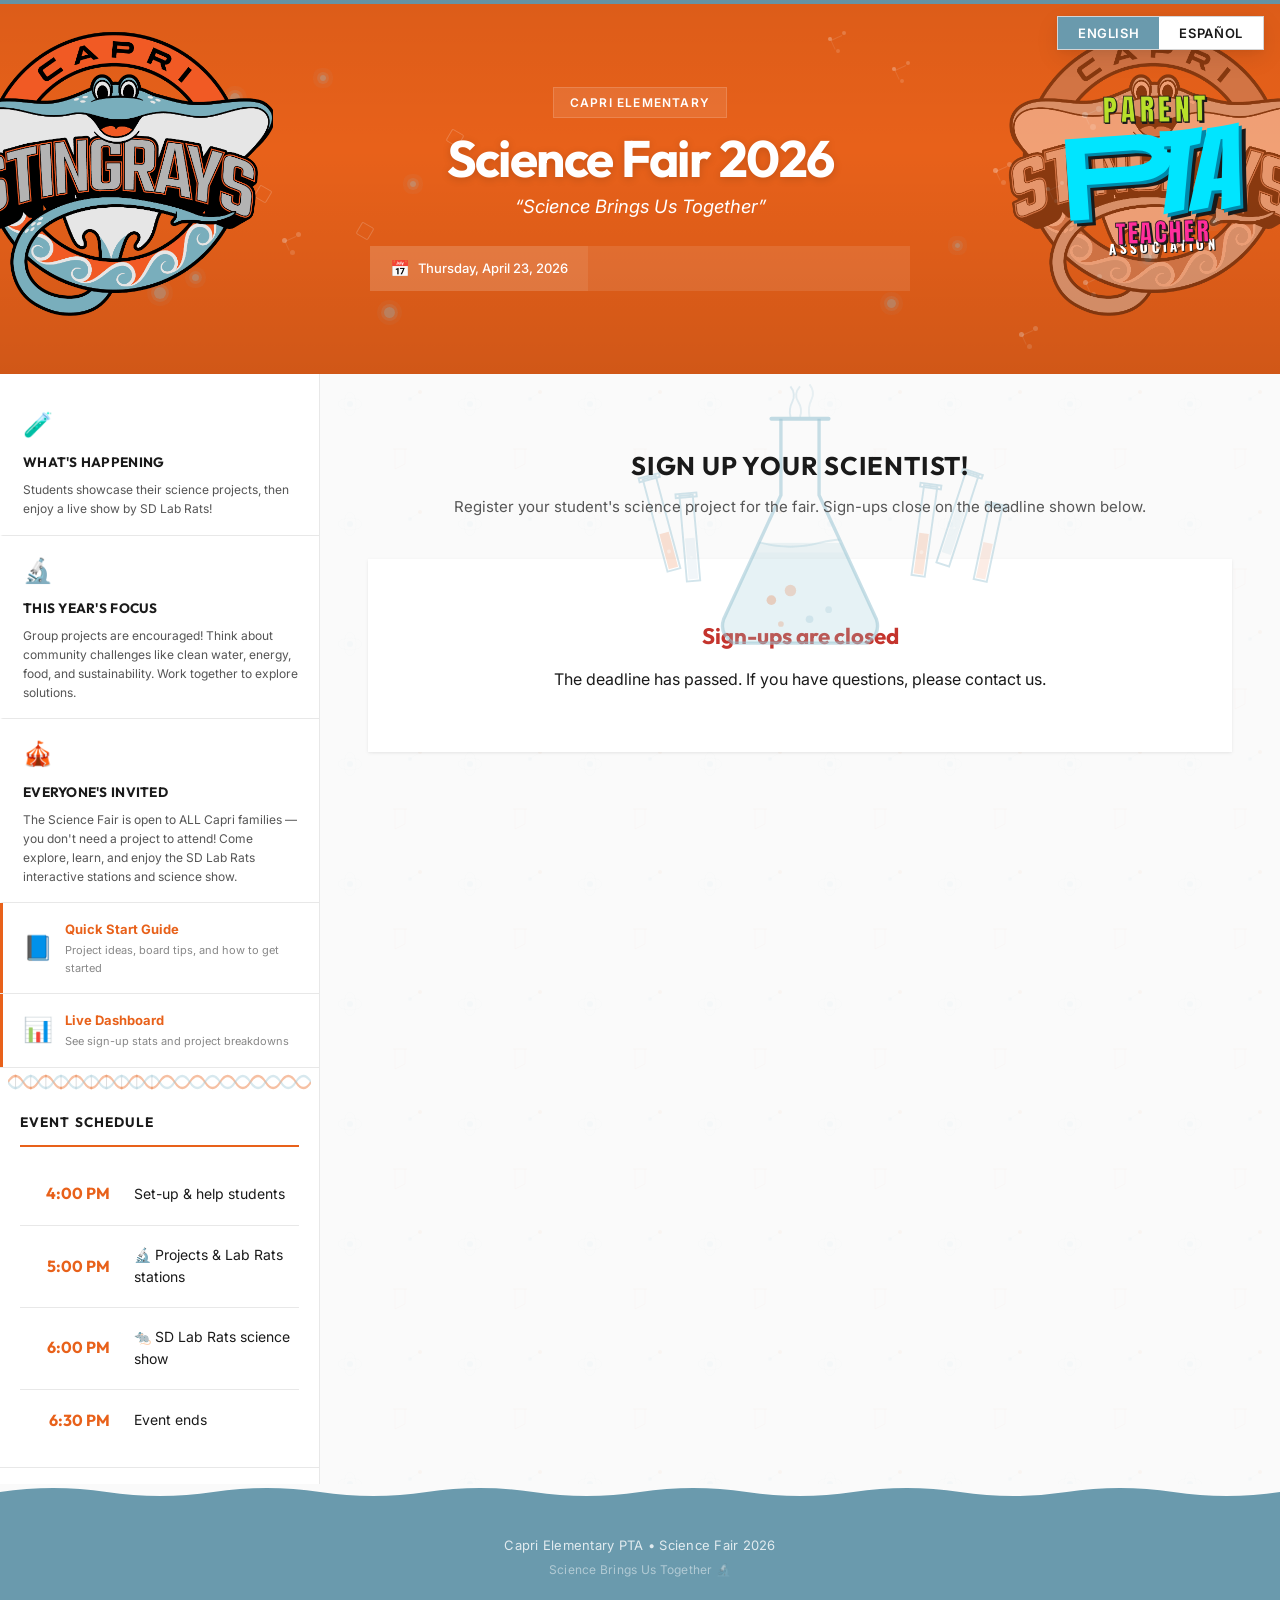
==== commit f8f856d7: "Add anonymized stats endpoint to Apps Script + dashboard.html with charts (Chart.js)" ====
--- a/index.html
+++ b/index.html
@@ -157,6 +157,17 @@
         </a>
     </div>
 
+    <!-- Dashboard link -->
+    <div class="sidebar-guide">
+        <a href="dashboard.html" class="guide-link">
+            <span class="guide-icon">📊</span>
+            <div>
+                <strong data-en="Live Dashboard" data-es="Panel en Vivo">Live Dashboard</strong>
+                <small data-en="See sign-up stats and project breakdowns" data-es="Vea estadísticas y desglose de proyectos">See sign-up stats and project breakdowns</small>
+            </div>
+        </a>
+    </div>
+
     <!-- DNA helix divider -->
     <div class="dna-divider" aria-hidden="true">
         <svg viewBox="0 0 400 28" preserveAspectRatio="none" xmlns="http://www.w3.org/2000/svg">
--- a/style.css
+++ b/style.css
@@ -1828,27 +1828,67 @@
 
 /* Print styles for QR code flyer */
 @media print {
-    /* Hide everything except the confirmation card when printing */
-    body * {
-        visibility: hidden;
-    }
-
-    .confirmation-card,
-    .confirmation-card * {
-        visibility: visible;
+    /* Reset everything */
+    html, body {
+        margin: 0 !important;
+        padding: 0 !important;
+        background: white !important;
+    }
+
+    /* Hide everything by default */
+    body > * {
+        display: none !important;
+    }
+
+    /* Show only the success message wrapper, but make it position-friendly */
+    .form-section,
+    .main-content,
+    .page-layout,
+    .content-grid {
+        display: block !important;
+        padding: 0 !important;
+        margin: 0 !important;
+        background: none !important;
+    }
+
+    /* Hide everything inside form-section except the success message */
+    .form-section > *:not(#success-message) {
+        display: none !important;
+    }
+
+    /* Hide everything inside success-message except the confirmation card */
+    #success-message > *:not(.confirmation-card) {
+        display: none !important;
+    }
+
+    #success-message {
+        display: block !important;
+        padding: 0 !important;
+        margin: 0 !important;
+        background: none !important;
+        box-shadow: none !important;
     }
 
     .confirmation-card {
-        position: absolute;
-        top: 0;
-        left: 0;
-        right: 0;
-        margin: 0 auto;
-        max-width: 100%;
+        display: block !important;
+        position: static !important;
+        margin: 0 !important;
+        padding: 16px !important;
+        max-width: 100% !important;
+        width: 100% !important;
         border: 2px solid #000 !important;
         box-shadow: none !important;
         page-break-inside: avoid;
-    }
+        font-size: 11px;
+    }
+
+    .confirmation-card h4 { font-size: 14px !important; }
+    .confirmation-card h5 { font-size: 11px !important; margin: 12px 0 6px !important; }
+    .conf-header { padding-bottom: 10px !important; margin-bottom: 12px !important; }
+    .conf-logo { width: 50px !important; }
+    .conf-event { padding: 10px 14px !important; margin-bottom: 12px !important; }
+    .conf-details { font-size: 11px !important; gap: 4px 12px !important; }
+    .conf-bring, .conf-schedule { font-size: 11px !important; line-height: 1.5 !important; }
 
     .no-print {
         display: none !important;
@@ -1856,5 +1896,6 @@
 
     @page {
         margin: 0.5in;
-    }
-}
+        size: letter;
+    }
+}
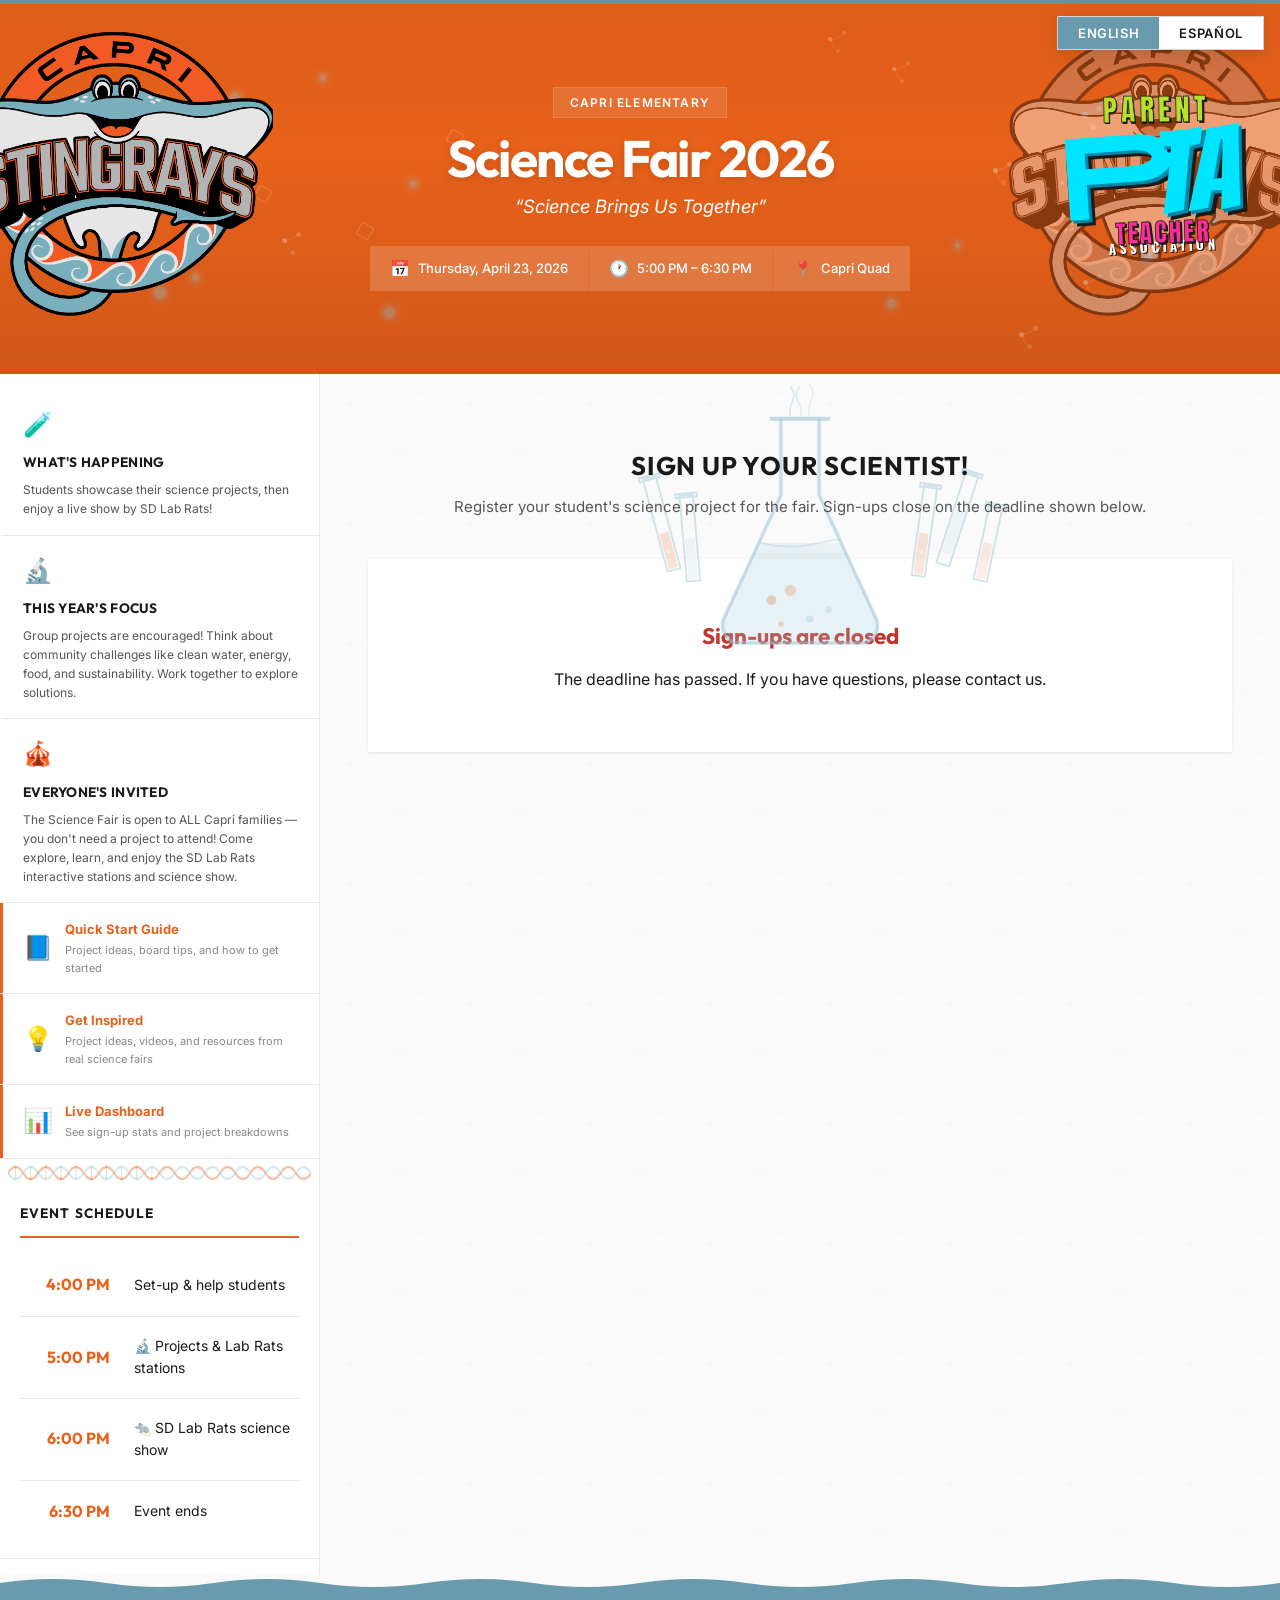
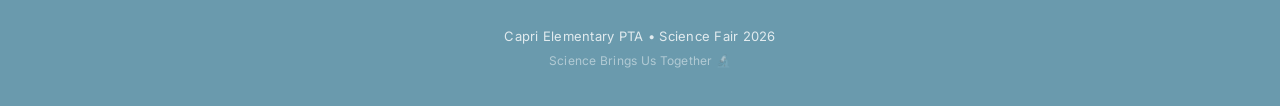
==== commit 1851a57e: "Add inspiration.html with K-6 project ideas, video embeds, official program links; add to confirmati" ====
--- a/index.html
+++ b/index.html
@@ -153,6 +153,17 @@
             <div>
                 <strong data-en="Quick Start Guide" data-es="Guía de Inicio Rápido">Quick Start Guide</strong>
                 <small data-en="Project ideas, board tips, and how to get started" data-es="Ideas de proyectos, consejos para el tablero, y cómo empezar">Project ideas, board tips, and how to get started</small>
+            </div>
+        </a>
+    </div>
+
+    <!-- Inspiration link -->
+    <div class="sidebar-guide">
+        <a href="inspiration.html" class="guide-link">
+            <span class="guide-icon">💡</span>
+            <div>
+                <strong data-en="Get Inspired" data-es="Inspírate">Get Inspired</strong>
+                <small data-en="Project ideas, videos, and resources from real science fairs" data-es="Ideas, videos y recursos de ferias de ciencias reales">Project ideas, videos, and resources from real science fairs</small>
             </div>
         </a>
     </div>
@@ -387,6 +398,12 @@
                 <a href="guide.html" class="action-btn secondary">
                     <span data-en="📘 Open Quick Start Guide" data-es="📘 Abrir Guía de Inicio Rápido">📘 Open Quick Start Guide</span>
                 </a>
+                <a href="inspiration.html" class="action-btn secondary">
+                    <span data-en="💡 Get Inspired" data-es="💡 Inspírate">💡 Get Inspired</span>
+                </a>
+                <a href="dashboard.html" class="action-btn secondary">
+                    <span data-en="📊 Live Dashboard" data-es="📊 Panel en Vivo">📊 Live Dashboard</span>
+                </a>
             </div>
         </div>
 
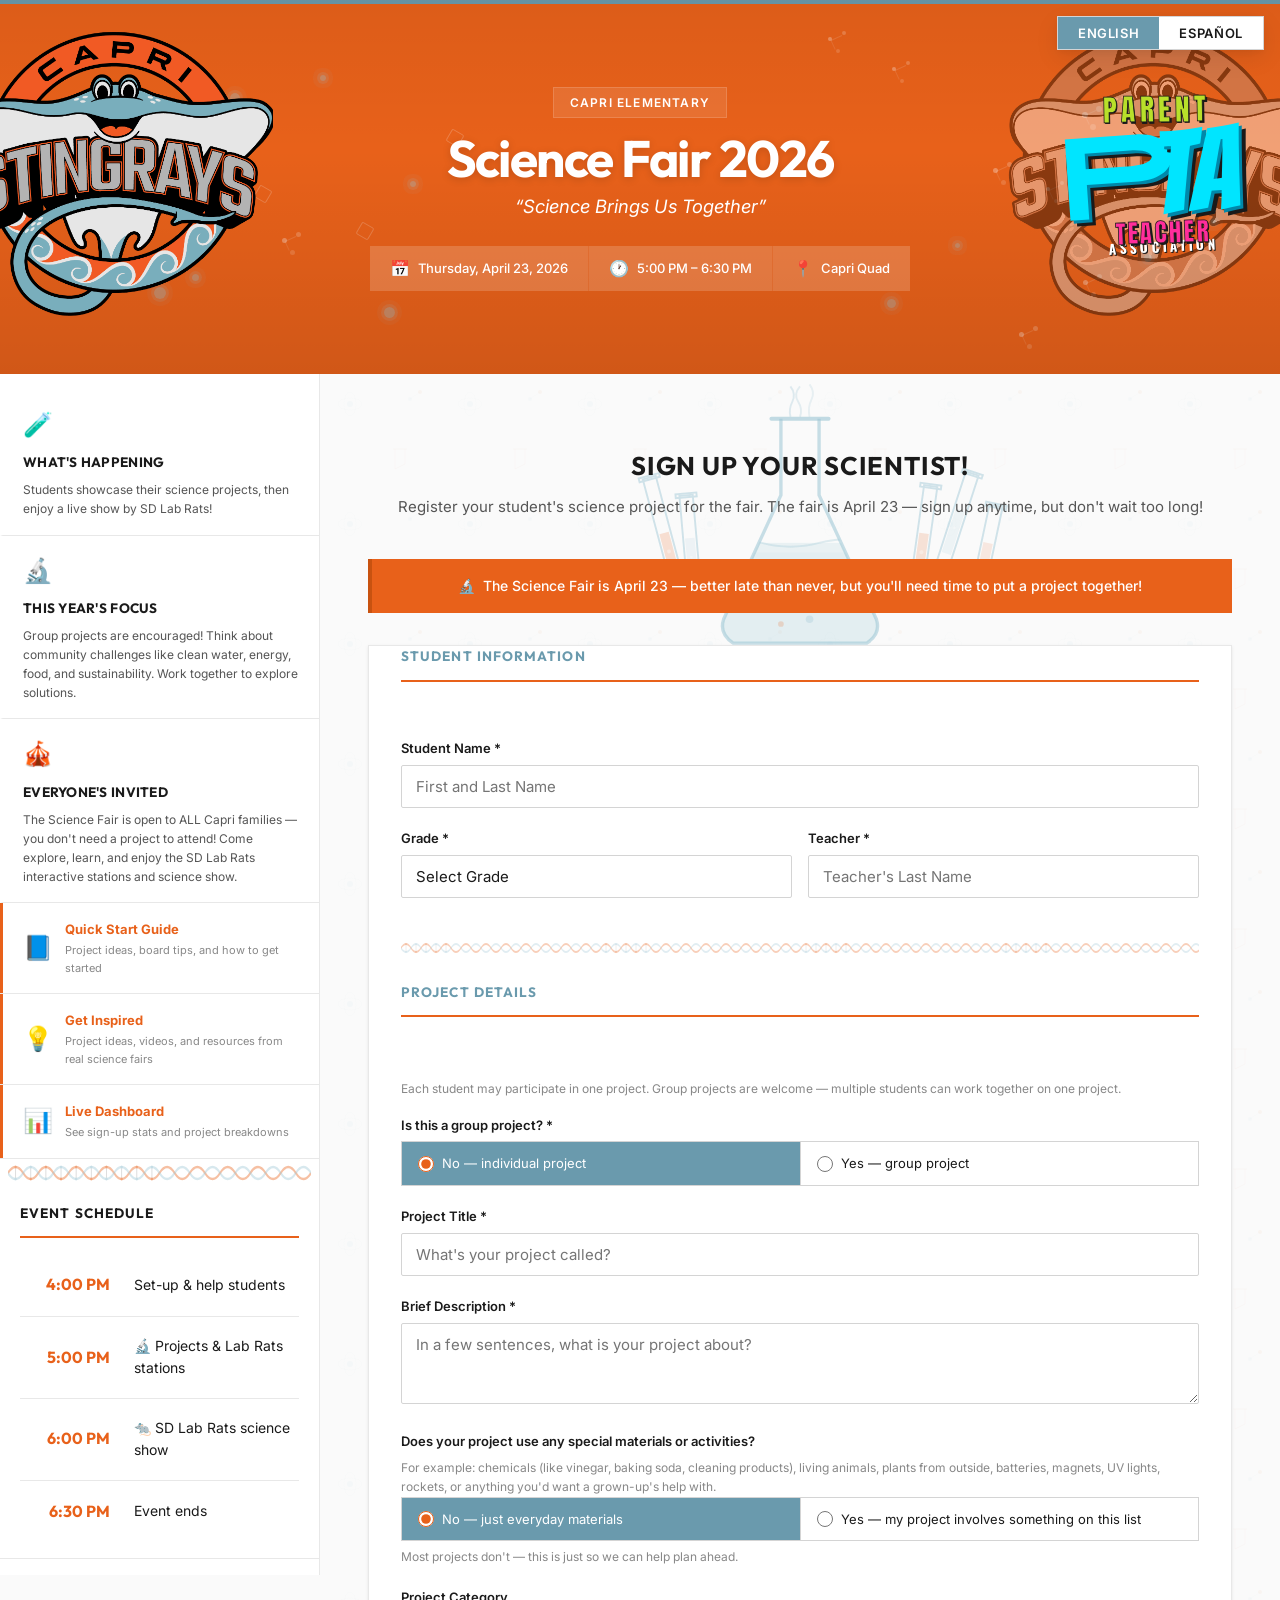
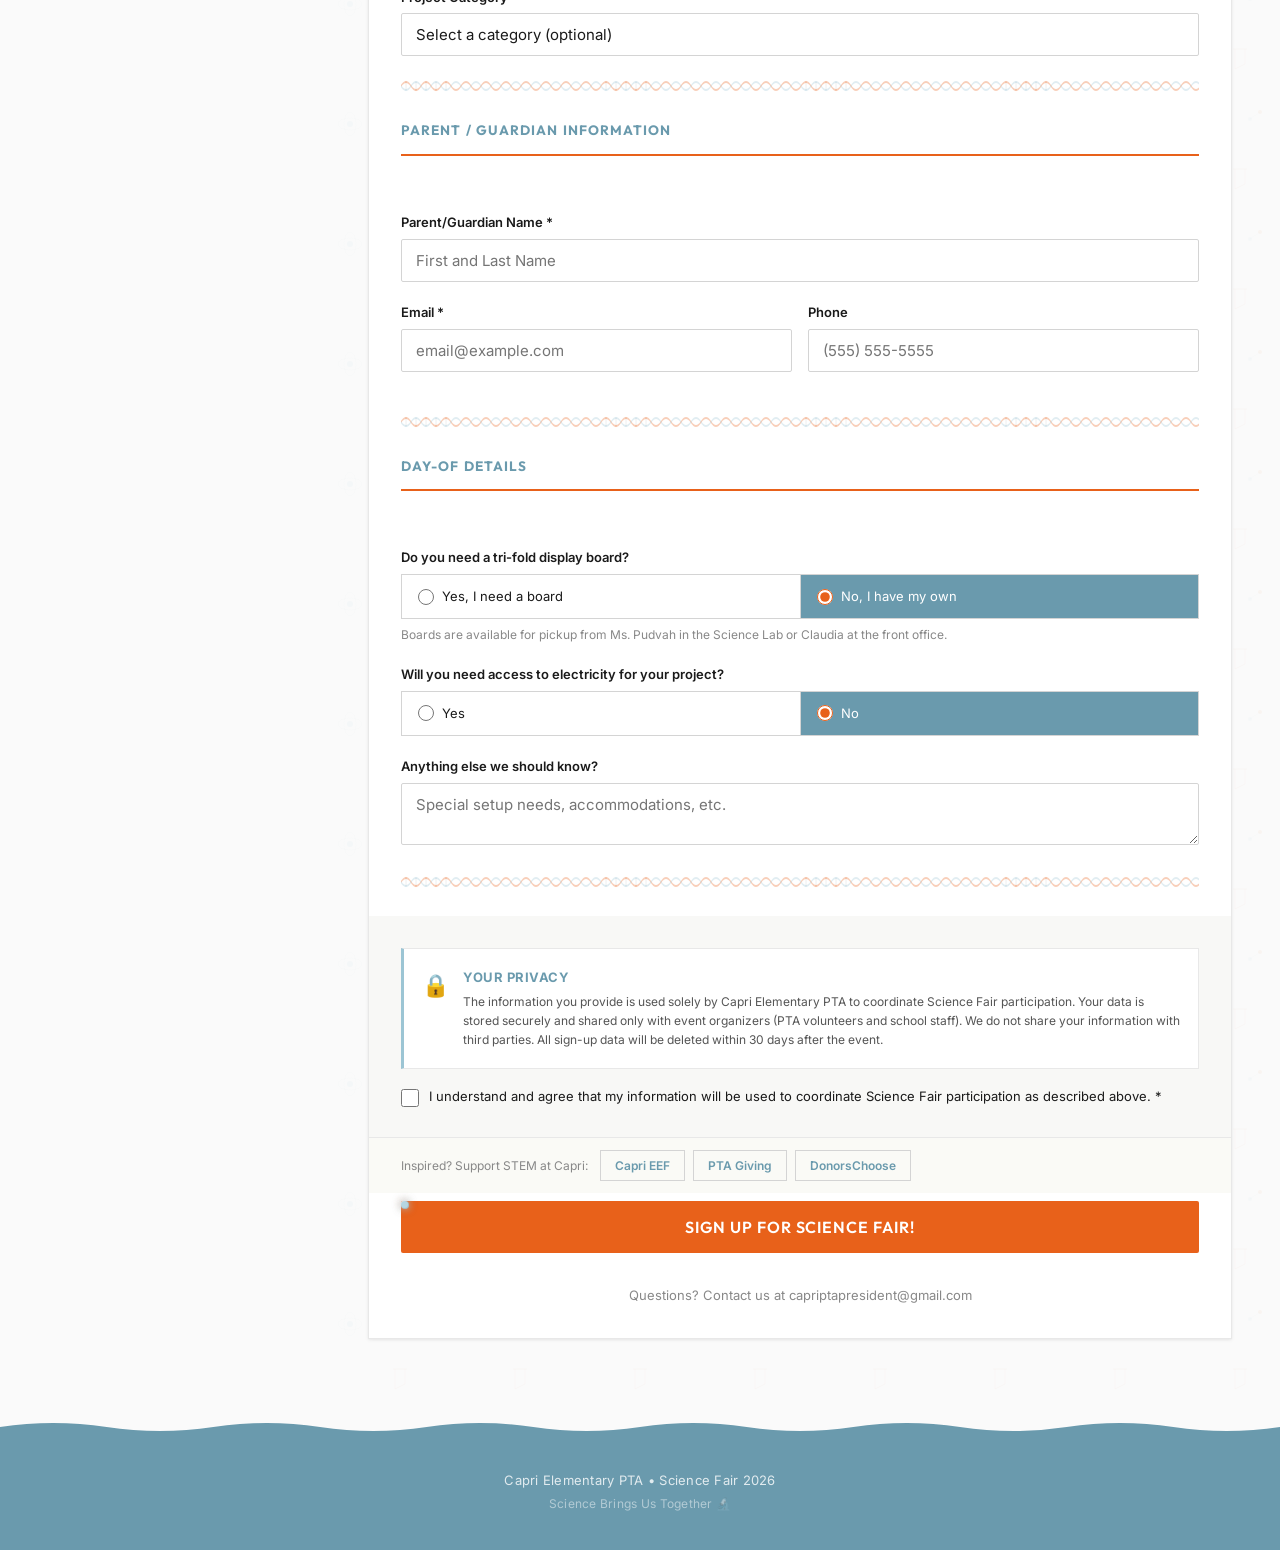
==== commit f00bc336: "Remove hard deadline: replace with soft 'better late than never' banner, disable countdown/auto-clos" ====
--- a/index.html
+++ b/index.html
@@ -312,27 +312,19 @@
         </div>
         <div id="form-header">
             <h2 data-en="Sign Up Your Scientist!" data-es="¡Inscribe a Tu Científico!">Sign Up Your Scientist!</h2>
-            <p class="form-subtitle" data-en="Register your student's science project for the fair. Sign-ups close on the deadline shown below."
-               data-es="Registre el proyecto de ciencias de su estudiante para la feria. Las inscripciones cierran en la fecha indicada abajo.">
-                Register your student's science project for the fair. Sign-ups close on the deadline shown below.
+            <p class="form-subtitle" data-en="Register your student's science project for the fair. The fair is April 23 — sign up anytime, but don't wait too long!"
+               data-es="Registre el proyecto de ciencias de su estudiante para la feria. ¡La feria es el 23 de abril — inscríbase en cualquier momento, pero no espere demasiado!">
+                Register your student's science project for the fair. The fair is April 23 — sign up anytime, but don't wait too long!
             </p>
         </div>
 
-        <!-- Deadline Banner -->
+        <!-- Soft reminder banner (no hard deadline) -->
         <div class="deadline-banner" id="deadline-banner">
-            <span class="deadline-icon">⏰</span>
-            <span data-en="Sign-up deadline: " data-es="Fecha límite de inscripción: ">Sign-up deadline: </span>
-            <strong id="deadline-date">April 11, 2026</strong>
-            <span class="countdown" id="countdown"></span>
-        </div>
-
-        <!-- Form Closed Message -->
-        <div class="form-closed" id="form-closed" style="display:none;">
-            <h3 data-en="Sign-ups are closed" data-es="Las inscripciones están cerradas">Sign-ups are closed</h3>
-            <p data-en="The deadline has passed. If you have questions, please contact us."
-               data-es="La fecha límite ha pasado. Si tiene preguntas, por favor contáctenos.">
-                The deadline has passed. If you have questions, please contact us.
-            </p>
+            <span class="deadline-icon">🔬</span>
+            <span data-en="The Science Fair is April 23 — better late than never, but you'll need time to put a project together!"
+                  data-es="¡La Feria de Ciencias es el 23 de abril — mejor tarde que nunca, pero necesitarás tiempo para preparar un proyecto!">
+                The Science Fair is April 23 — better late than never, but you'll need time to put a project together!
+            </span>
         </div>
 
         <!-- Success Message + Printable Confirmation -->
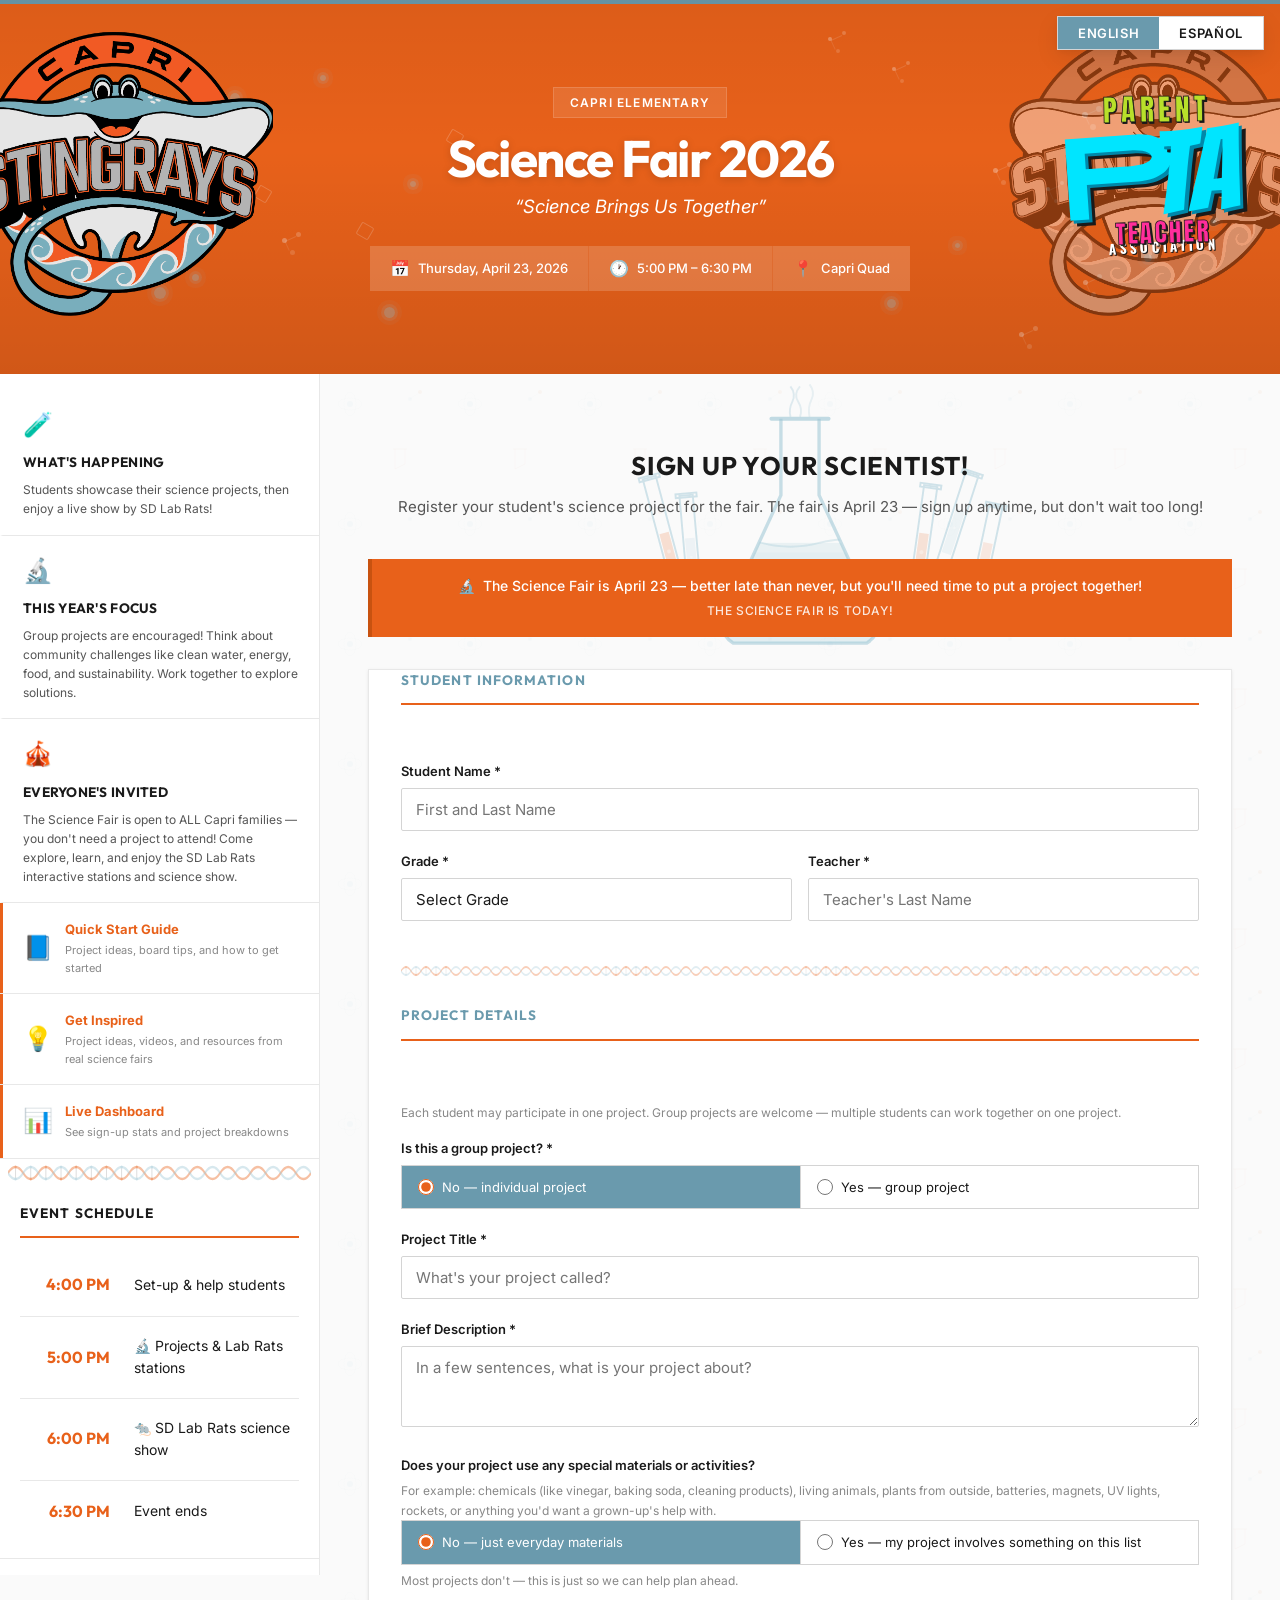
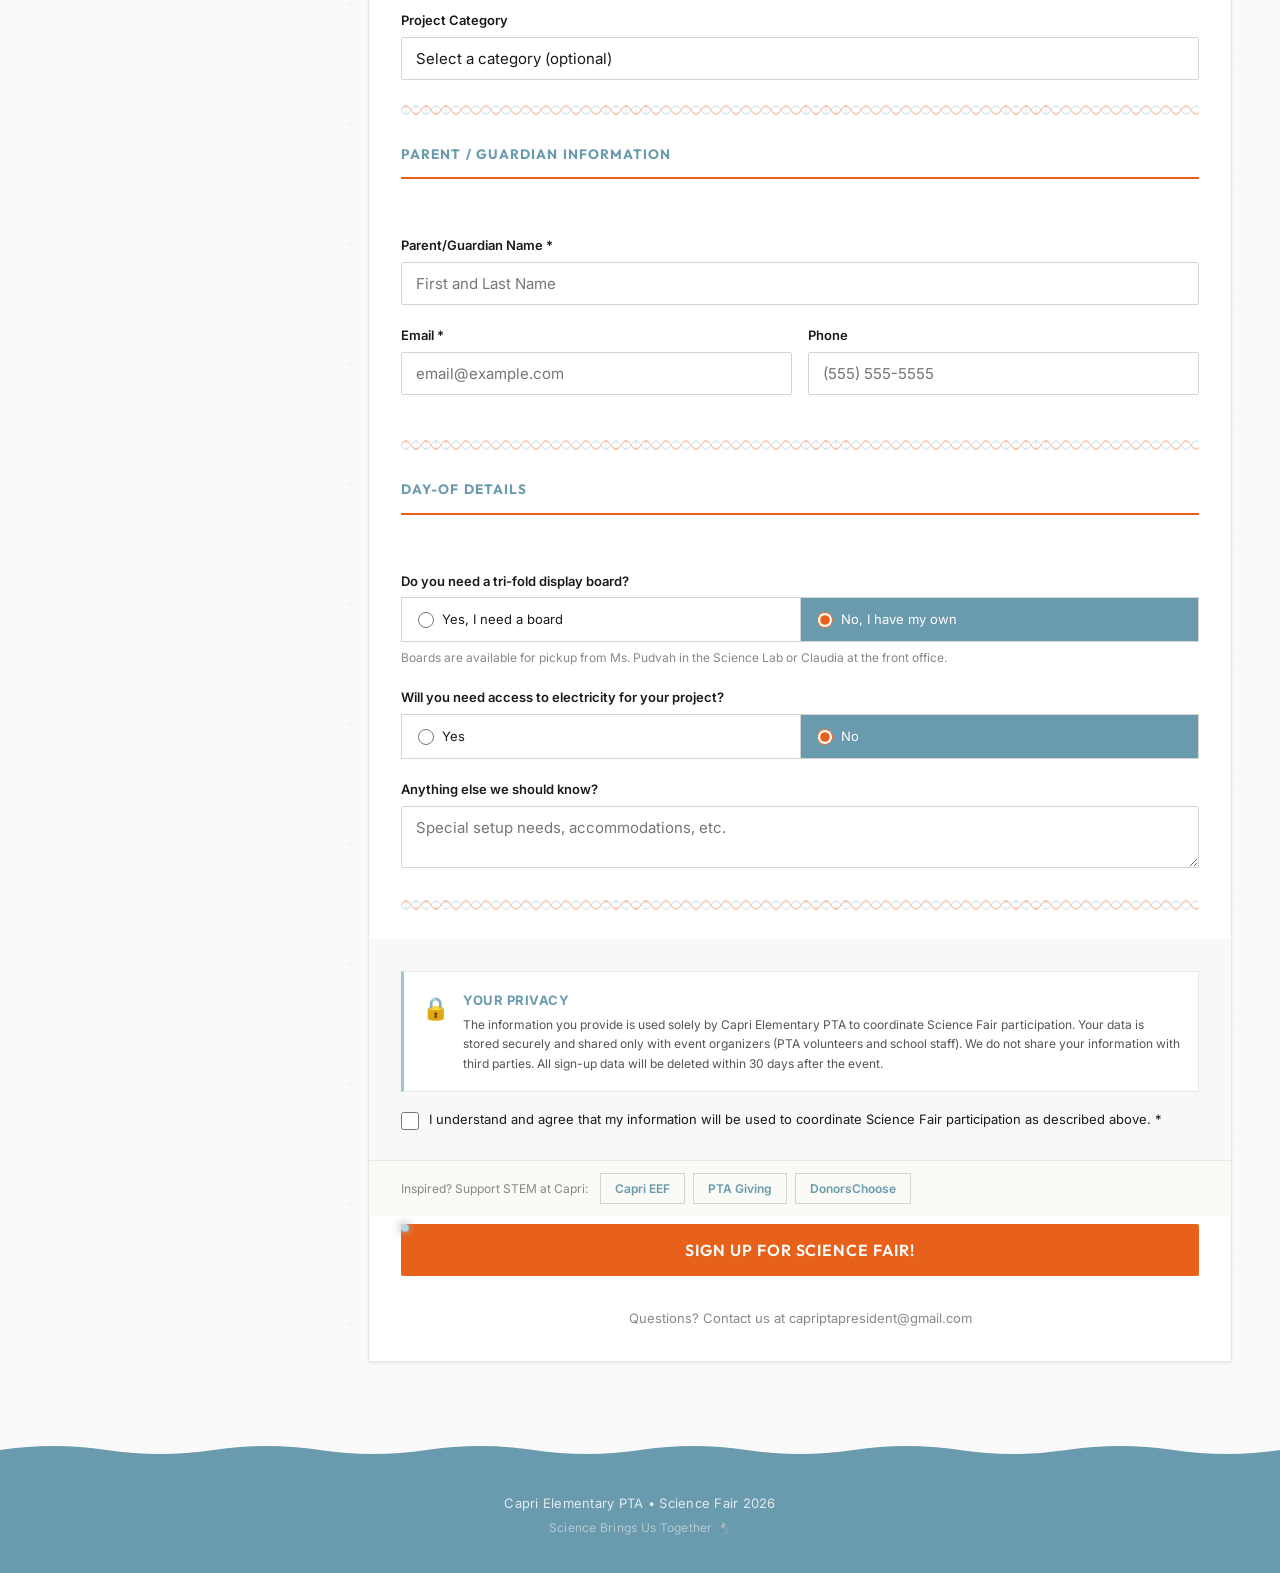
==== commit 1f697b3e: "Re-enable countdown pointing to fair day (April 23), friendly 'until the Science Fair' messaging" ====
--- a/index.html
+++ b/index.html
@@ -325,6 +325,7 @@
                   data-es="¡La Feria de Ciencias es el 23 de abril — mejor tarde que nunca, pero necesitarás tiempo para preparar un proyecto!">
                 The Science Fair is April 23 — better late than never, but you'll need time to put a project together!
             </span>
+            <span class="countdown" id="countdown"></span>
         </div>
 
         <!-- Success Message + Printable Confirmation -->
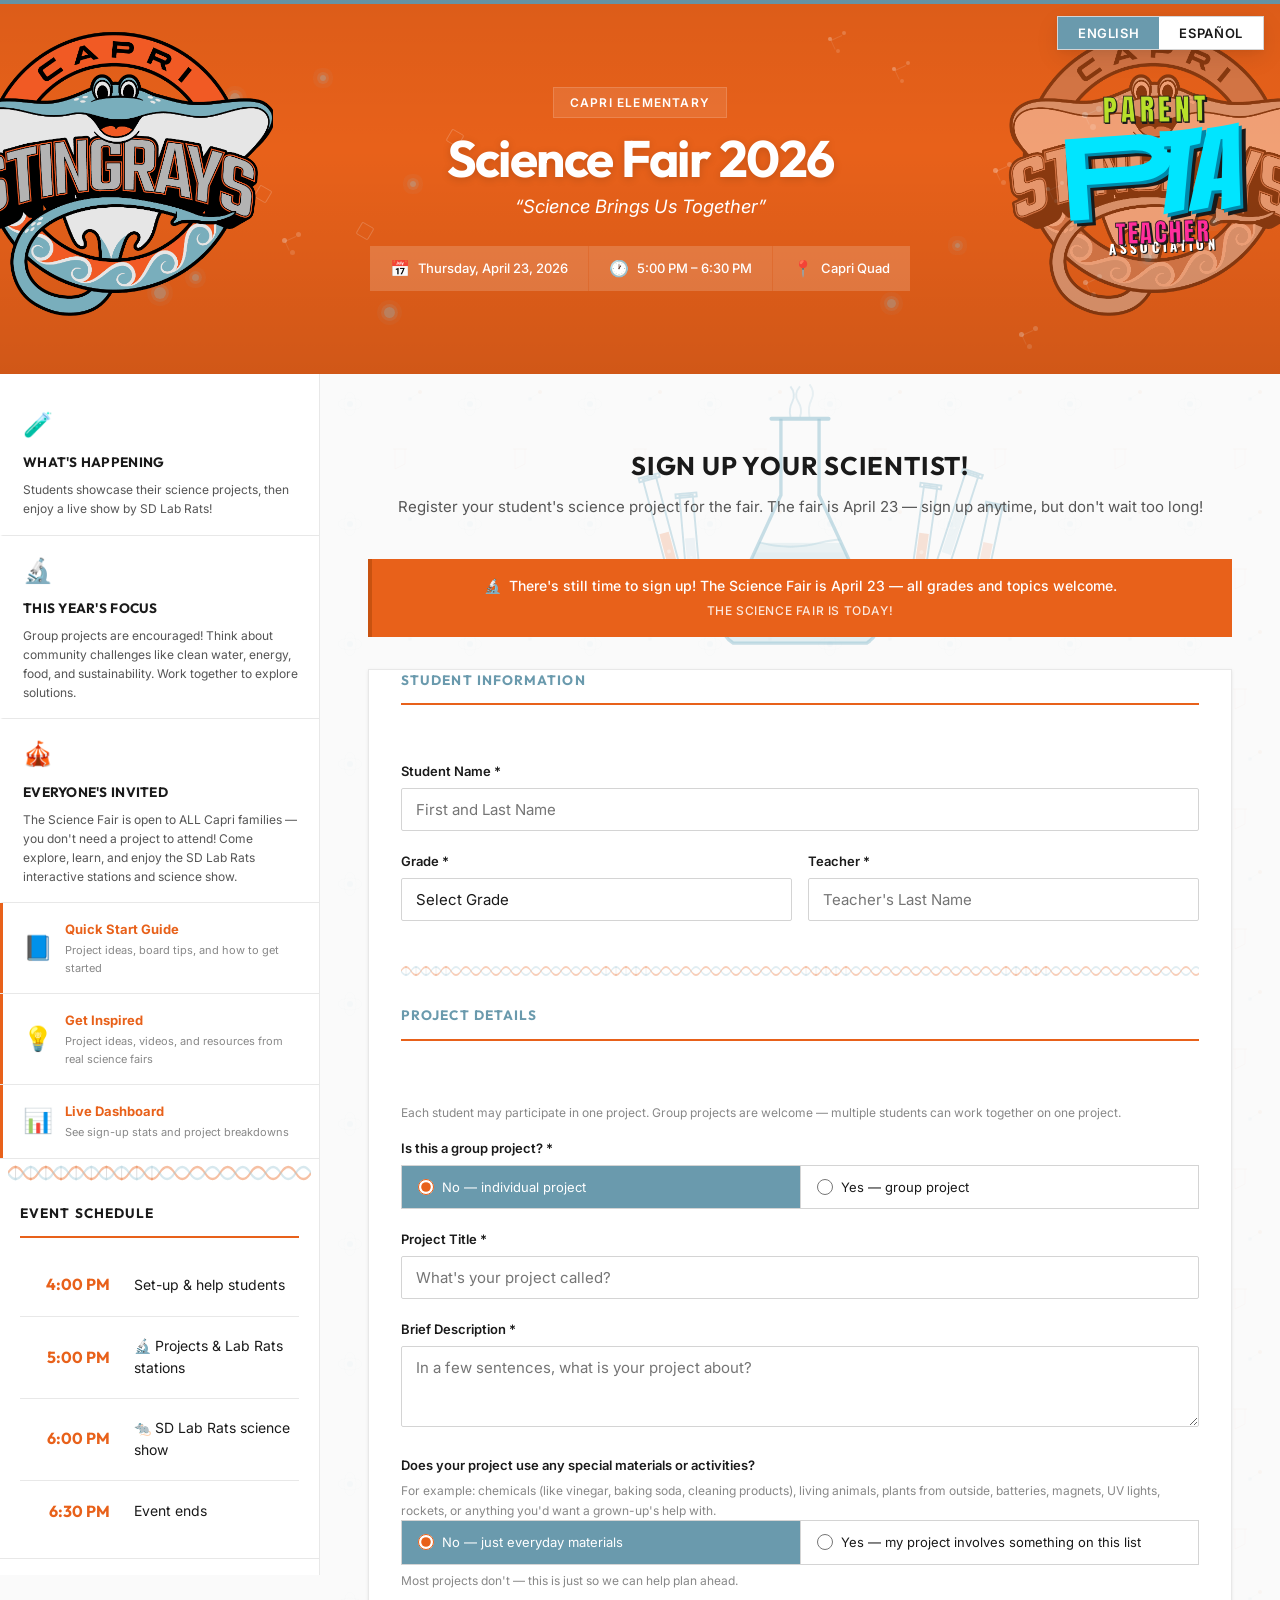
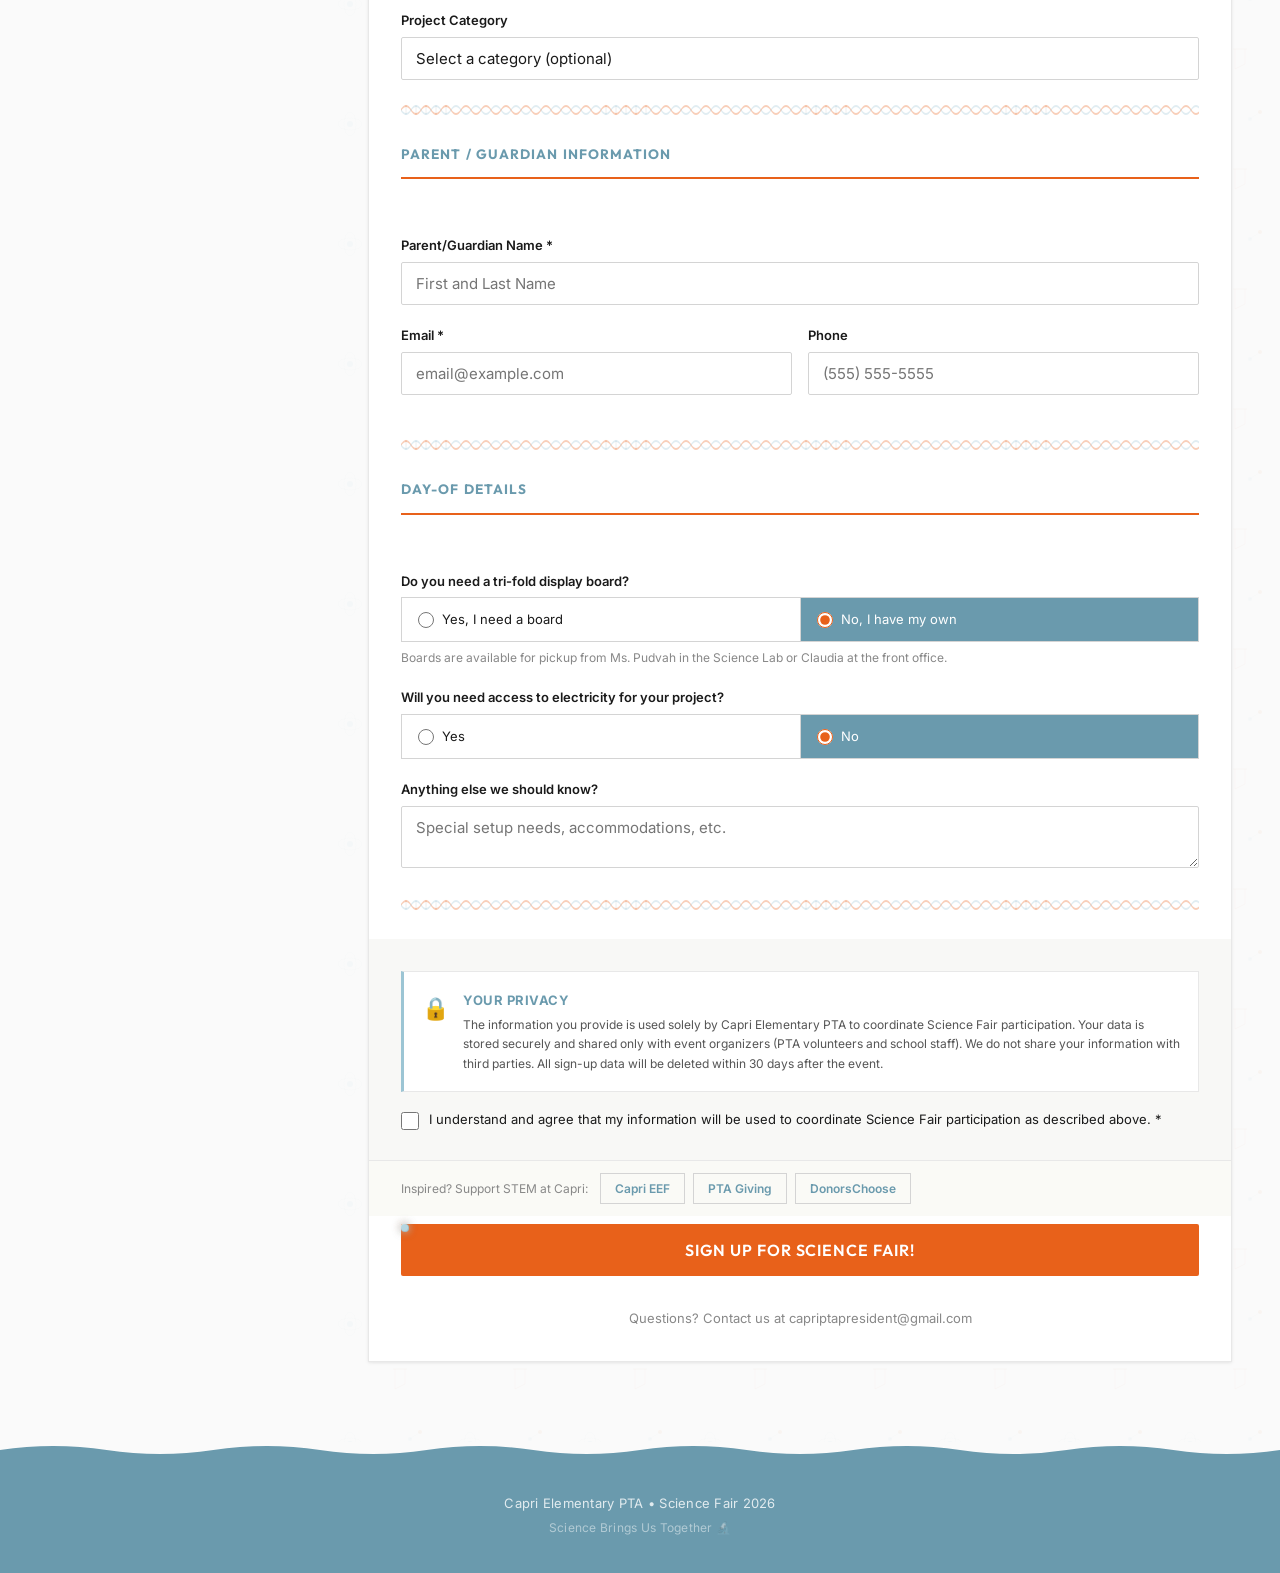
==== commit b3f32c9d: "Soften banner: encouraging 'still time to sign up' message" ====
--- a/index.html
+++ b/index.html
@@ -321,9 +321,9 @@
         <!-- Soft reminder banner (no hard deadline) -->
         <div class="deadline-banner" id="deadline-banner">
             <span class="deadline-icon">🔬</span>
-            <span data-en="The Science Fair is April 23 — better late than never, but you'll need time to put a project together!"
-                  data-es="¡La Feria de Ciencias es el 23 de abril — mejor tarde que nunca, pero necesitarás tiempo para preparar un proyecto!">
-                The Science Fair is April 23 — better late than never, but you'll need time to put a project together!
+            <span data-en="There's still time to sign up! The Science Fair is April 23 — all grades and topics welcome."
+                  data-es="¡Todavía hay tiempo para inscribirse! La Feria de Ciencias es el 23 de abril — todos los grados y temas son bienvenidos.">
+                There's still time to sign up! The Science Fair is April 23 — all grades and topics welcome.
             </span>
             <span class="countdown" id="countdown"></span>
         </div>
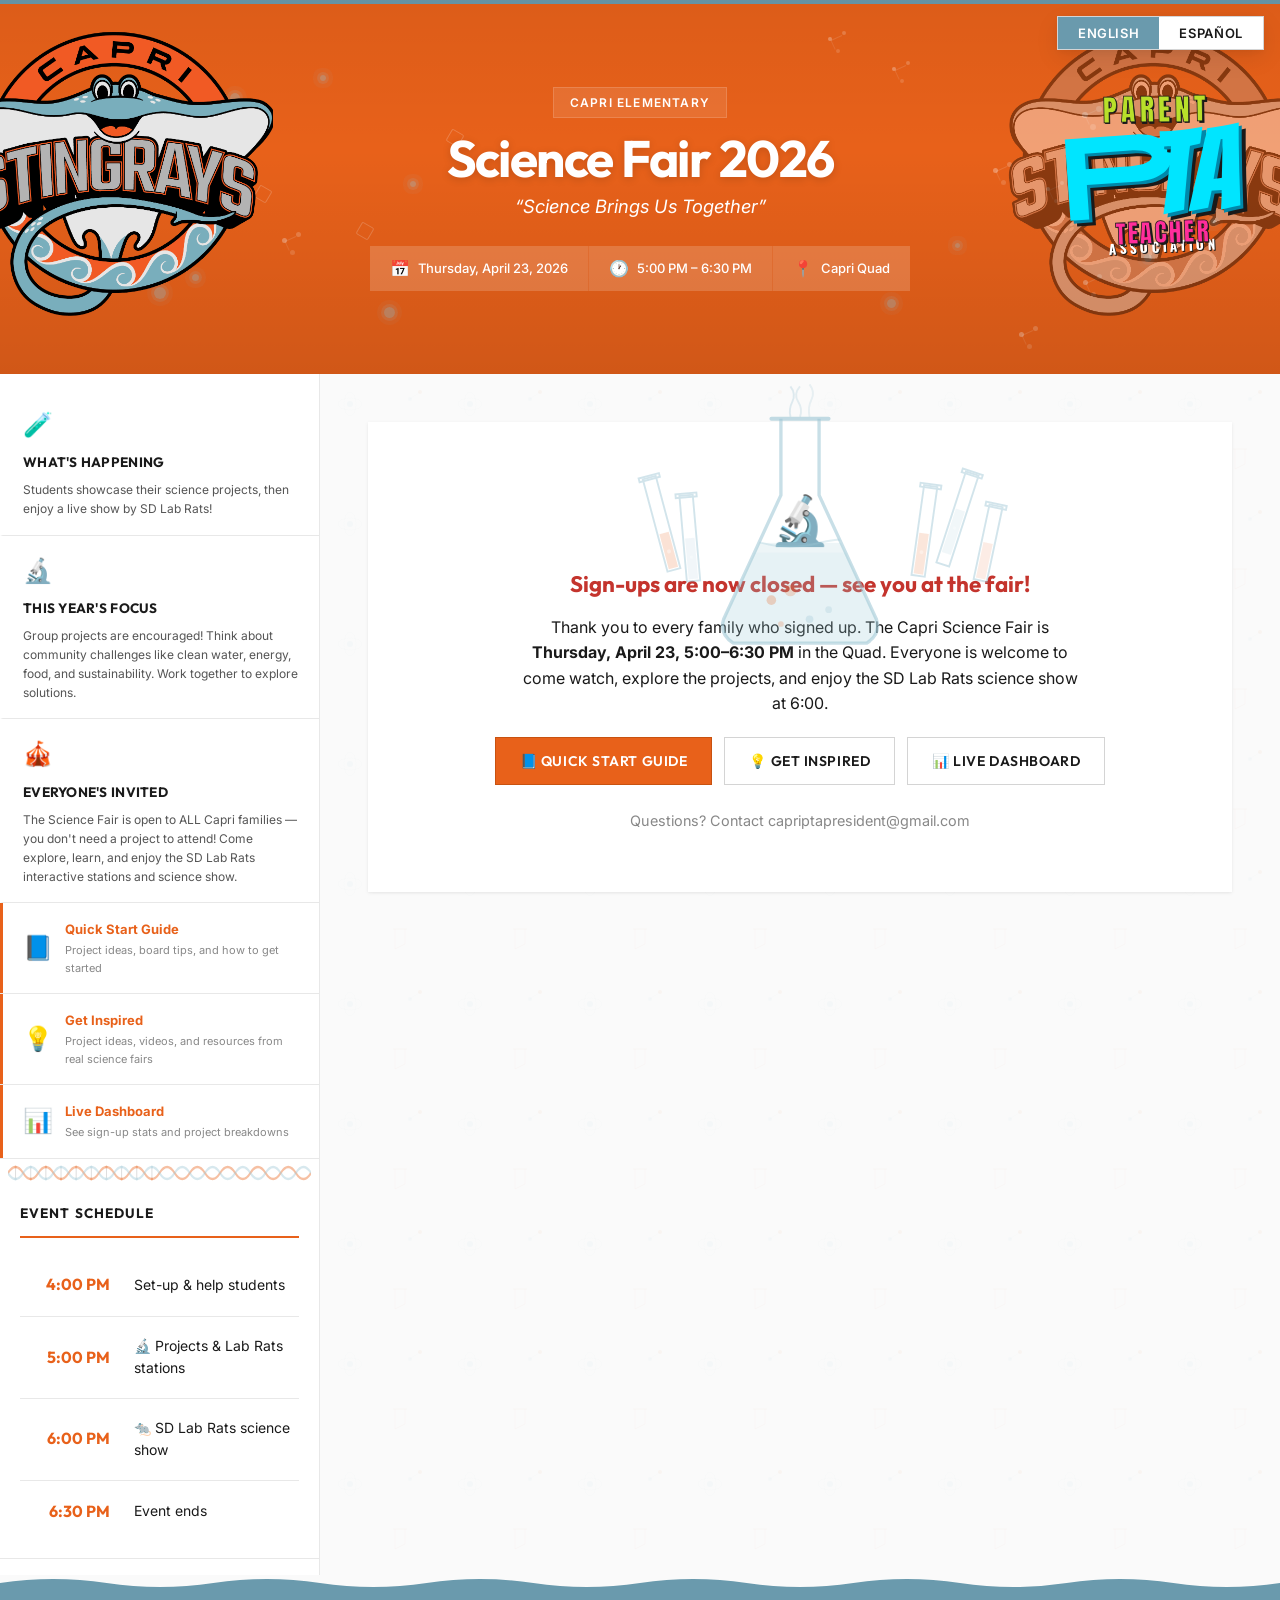
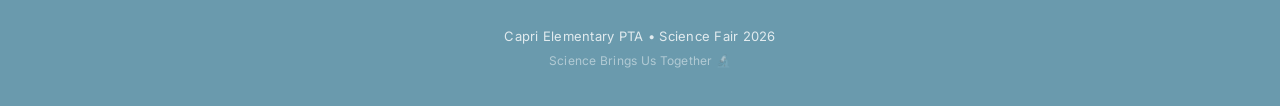
==== commit 5d2753af: "Close sign-ups at 11:55 PM on 4/22 with graceful closed-state panel Server-side (apps-script.gs): DE" ====
--- a/index.html
+++ b/index.html
@@ -328,6 +328,35 @@
             <span class="countdown" id="countdown"></span>
         </div>
 
+        <!-- Sign-ups Closed (shown after the deadline) -->
+        <div class="form-closed" id="form-closed" style="display:none;">
+            <div style="font-size: 3rem; margin-bottom: 8px;">🔬</div>
+            <h3 data-en="Sign-ups are now closed — see you at the fair!"
+                data-es="Las inscripciones están cerradas — ¡nos vemos en la feria!">
+                Sign-ups are now closed — see you at the fair!
+            </h3>
+            <p style="max-width: 560px; margin: 0 auto 20px; color: var(--text-dark);"
+               data-en="Thank you to every family who signed up. The Capri Science Fair is <strong>Thursday, April 23, 5:00–6:30 PM</strong> in the Quad. Everyone is welcome to come watch, explore the projects, and enjoy the SD Lab Rats science show at 6:00."
+               data-es="Gracias a todas las familias que se inscribieron. La Feria de Ciencias de Capri es el <strong>jueves 23 de abril, 5:00–6:30 PM</strong> en el Patio. Todos son bienvenidos a ver los proyectos y disfrutar del show de ciencias de SD Lab Rats a las 6:00.">
+                Thank you to every family who signed up. The Capri Science Fair is <strong>Thursday, April 23, 5:00–6:30 PM</strong> in the Quad. Everyone is welcome to come watch, explore the projects, and enjoy the SD Lab Rats science show at 6:00.
+            </p>
+            <div class="success-actions no-print" style="justify-content: center;">
+                <a href="guide.html" class="action-btn primary">
+                    <span data-en="📘 Quick Start Guide" data-es="📘 Guía de Inicio Rápido">📘 Quick Start Guide</span>
+                </a>
+                <a href="inspiration.html" class="action-btn secondary">
+                    <span data-en="💡 Get Inspired" data-es="💡 Inspírate">💡 Get Inspired</span>
+                </a>
+                <a href="dashboard.html" class="action-btn secondary">
+                    <span data-en="📊 Live Dashboard" data-es="📊 Panel en Vivo">📊 Live Dashboard</span>
+                </a>
+            </div>
+            <p style="margin-top: 24px; font-size: 0.9rem; color: var(--text-muted);">
+                <span data-en="Questions? Contact" data-es="¿Preguntas? Contacte">Questions? Contact</span>
+                capriptapresident@gmail.com
+            </p>
+        </div>
+
         <!-- Success Message + Printable Confirmation -->
         <div class="success-message" id="success-message" style="display:none;">
             <div class="success-icon">🎉</div>
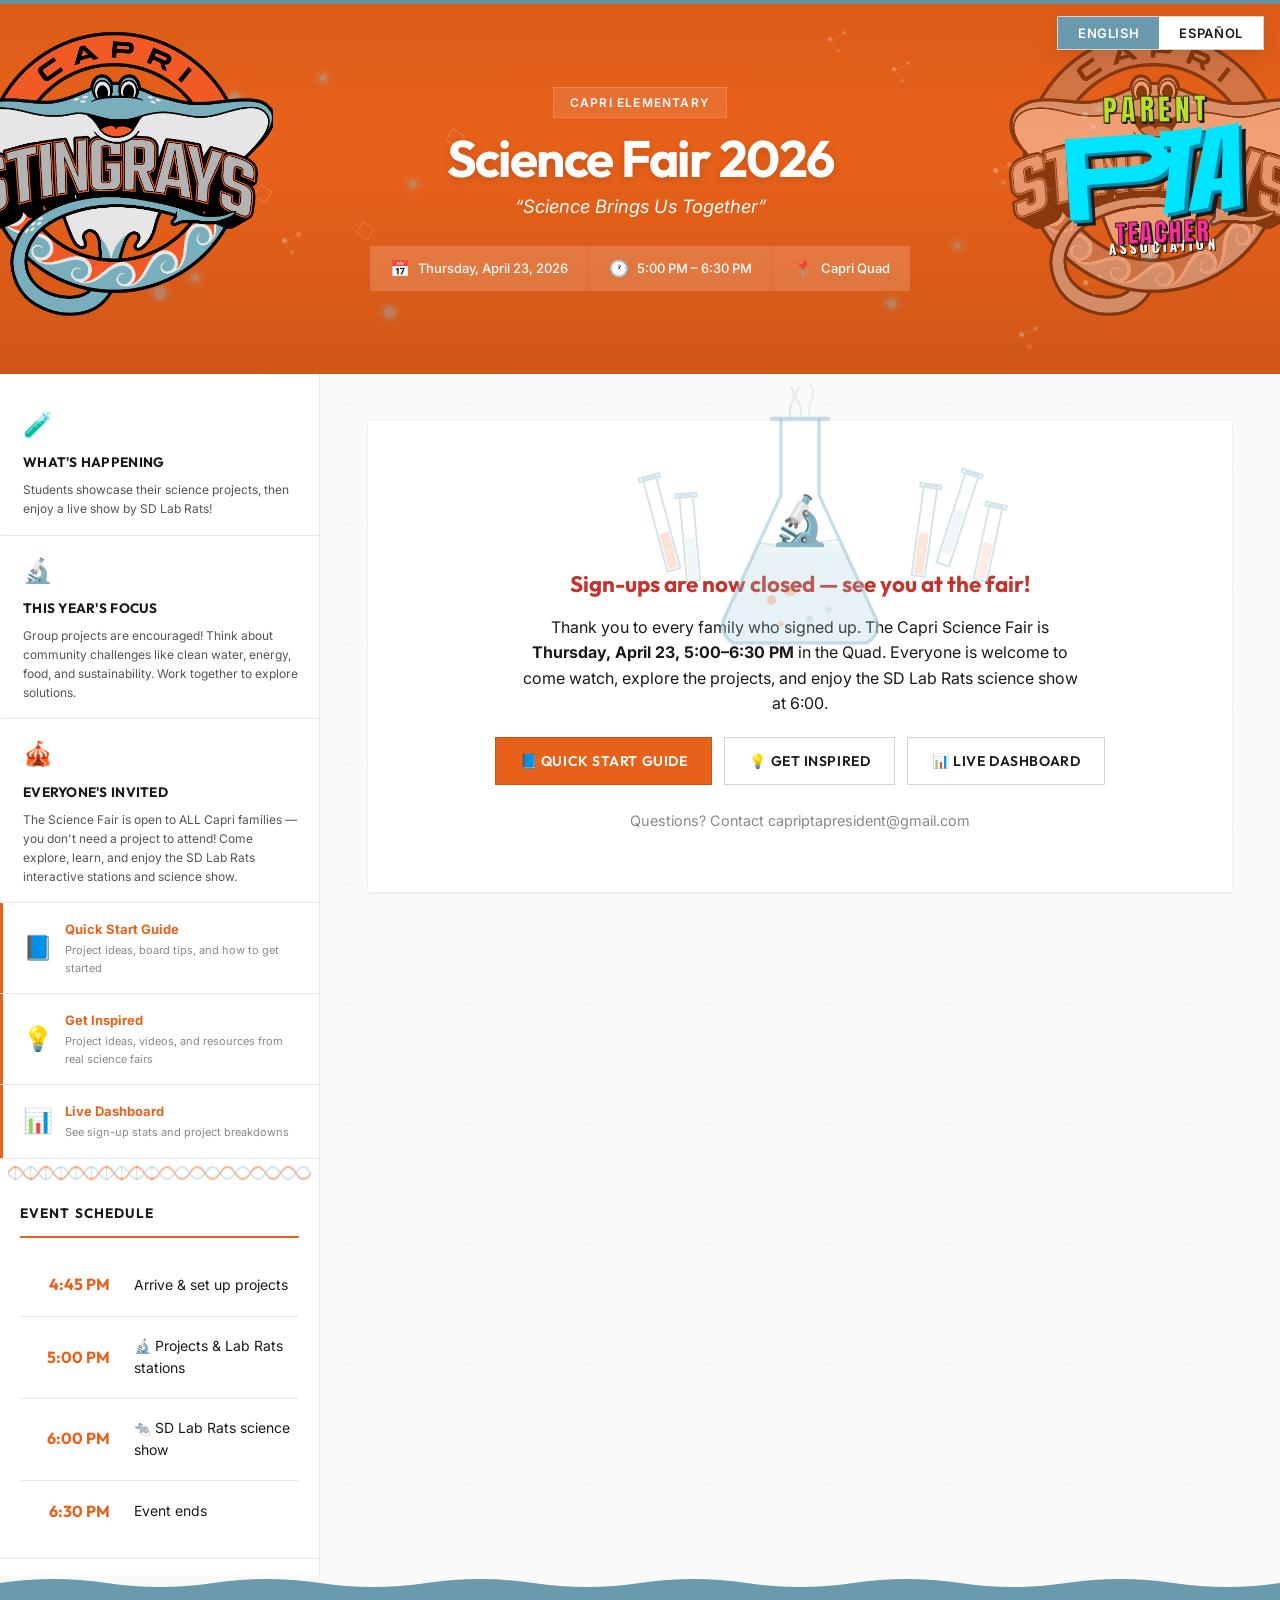
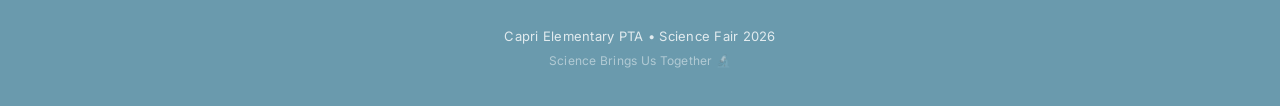
==== commit 08b651fc: "Fix sidebar setup time: 4:00 PM -> 4:45 PM to match guide and confirmation card Sidebar said 4:00 PM" ====
--- a/index.html
+++ b/index.html
@@ -217,8 +217,8 @@
         <h3 data-en="Event Schedule" data-es="Horario del Evento">Event Schedule</h3>
         <div class="timeline">
             <div class="timeline-item">
-                <div class="time">4:00 PM</div>
-                <div class="event" data-en="Set-up & help students" data-es="Preparación y ayuda a estudiantes">Set-up & help students</div>
+                <div class="time">4:45 PM</div>
+                <div class="event" data-en="Arrive & set up projects" data-es="Llegada y preparación de proyectos">Arrive & set up projects</div>
             </div>
             <div class="timeline-item">
                 <div class="time">5:00 PM</div>
